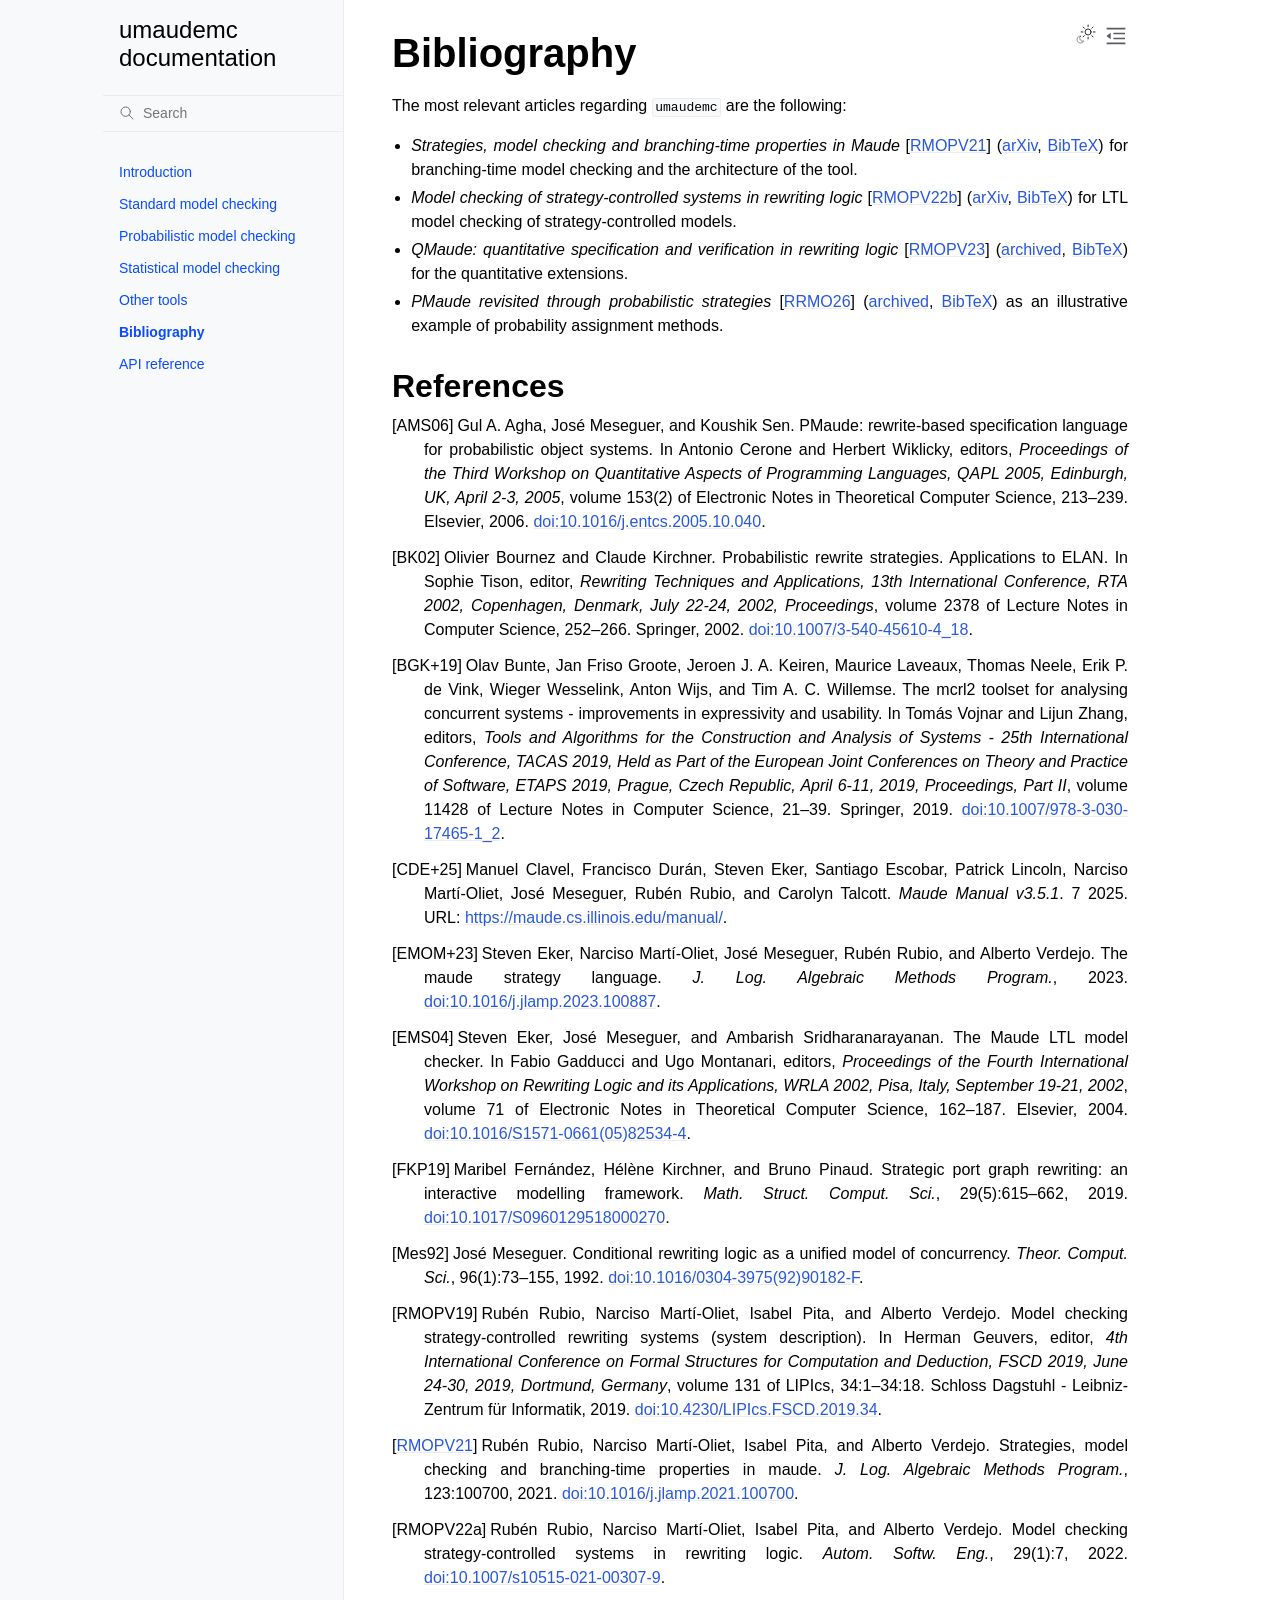
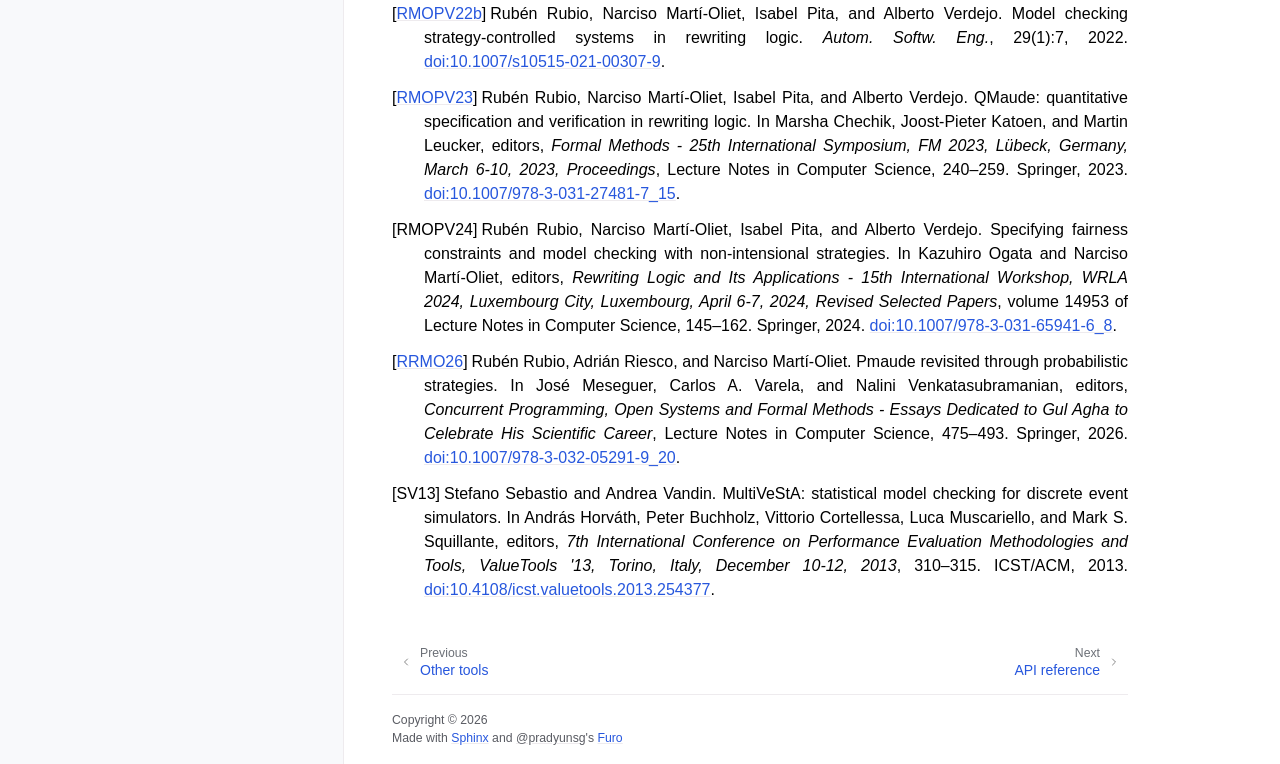
==== biblio/index.html @ c2cba630 "Documentation" ====
<!doctype html>
<html class="no-js" lang="en" data-content_root="../">
  <head><meta charset="utf-8">
    <meta name="viewport" content="width=device-width,initial-scale=1">
    <meta name="color-scheme" content="light dark"><meta name="viewport" content="width=device-width, initial-scale=1" />
<link rel="index" title="Index" href="../genindex/"><link rel="search" title="Search" href="../search/"><link rel="next" title="API reference" href="../apiref/"><link rel="prev" title="Other tools" href="../graph/">

    <!-- Generated with Sphinx 9.1.0 and Furo 2025.12.19 -->
        <title>Bibliography - umaudemc documentation</title>
      <link rel="stylesheet" type="text/css" href="../_static/pygments.css?v=d111a655" />
    <link rel="stylesheet" type="text/css" href="../_static/styles/furo.css?v=7bdb33bb" />
    <link rel="stylesheet" type="text/css" href="../_static/erbsland-ansi/ansi.css" />
    <link rel="stylesheet" type="text/css" href="../_static/sphinx-design.min.css?v=95c83b7e" />
    <link rel="stylesheet" type="text/css" href="../_static/styles/furo-extensions.css?v=8dab3a3b" />
    <link rel="stylesheet" type="text/css" href="../_static/custom.css?v=ac49f9e9" />
    
    


<style>
  body {
    --color-code-background: #f2f2f2;
  --color-code-foreground: #1e1e1e;
  
  }
  @media not print {
    body[data-theme="dark"] {
      --color-code-background: #202020;
  --color-code-foreground: #d0d0d0;
  
    }
    @media (prefers-color-scheme: dark) {
      body:not([data-theme="light"]) {
        --color-code-background: #202020;
  --color-code-foreground: #d0d0d0;
  
      }
    }
  }
</style></head>
  <body>
    
    <script>
      document.body.dataset.theme = localStorage.getItem("theme") || "auto";
    </script>
    

<svg xmlns="http://www.w3.org/2000/svg" style="display: none;">
  <symbol id="svg-toc" viewBox="0 0 24 24">
    <title>Contents</title>
    <svg stroke="currentColor" fill="currentColor" stroke-width="0" viewBox="0 0 1024 1024">
      <path d="M408 442h480c4.4 0 8-3.6 8-8v-56c0-4.4-3.6-8-8-8H408c-4.4 0-8 3.6-8 8v56c0 4.4 3.6 8 8 8zm-8 204c0 4.4 3.6 8 8 8h480c4.4 0 8-3.6 8-8v-56c0-4.4-3.6-8-8-8H408c-4.4 0-8 3.6-8 8v56zm504-486H120c-4.4 0-8 3.6-8 8v56c0 4.4 3.6 8 8 8h784c4.4 0 8-3.6 8-8v-56c0-4.4-3.6-8-8-8zm0 632H120c-4.4 0-8 3.6-8 8v56c0 4.4 3.6 8 8 8h784c4.4 0 8-3.6 8-8v-56c0-4.4-3.6-8-8-8zM115.4 518.9L271.7 642c5.8 4.6 14.4.5 14.4-6.9V388.9c0-7.4-8.5-11.5-14.4-6.9L115.4 505.1a8.74 8.74 0 0 0 0 13.8z"/>
    </svg>
  </symbol>
  <symbol id="svg-menu" viewBox="0 0 24 24">
    <title>Menu</title>
    <svg xmlns="http://www.w3.org/2000/svg" viewBox="0 0 24 24" fill="none" stroke="currentColor"
      stroke-width="2" stroke-linecap="round" stroke-linejoin="round" class="feather-menu">
      <line x1="3" y1="12" x2="21" y2="12"></line>
      <line x1="3" y1="6" x2="21" y2="6"></line>
      <line x1="3" y1="18" x2="21" y2="18"></line>
    </svg>
  </symbol>
  <symbol id="svg-arrow-right" viewBox="0 0 24 24">
    <title>Expand</title>
    <svg xmlns="http://www.w3.org/2000/svg" viewBox="0 0 24 24" fill="none" stroke="currentColor"
      stroke-width="2" stroke-linecap="round" stroke-linejoin="round" class="feather-chevron-right">
      <polyline points="9 18 15 12 9 6"></polyline>
    </svg>
  </symbol>
  <symbol id="svg-sun" viewBox="0 0 24 24">
    <title>Light mode</title>
    <svg xmlns="http://www.w3.org/2000/svg" viewBox="0 0 24 24" fill="none" stroke="currentColor"
      stroke-width="1" stroke-linecap="round" stroke-linejoin="round" class="feather-sun">
      <circle cx="12" cy="12" r="5"></circle>
      <line x1="12" y1="1" x2="12" y2="3"></line>
      <line x1="12" y1="21" x2="12" y2="23"></line>
      <line x1="4.22" y1="4.22" x2="5.64" y2="5.64"></line>
      <line x1="18.36" y1="18.36" x2="19.78" y2="19.78"></line>
      <line x1="1" y1="12" x2="3" y2="12"></line>
      <line x1="21" y1="12" x2="23" y2="12"></line>
      <line x1="4.22" y1="19.78" x2="5.64" y2="18.36"></line>
      <line x1="18.36" y1="5.64" x2="19.78" y2="4.22"></line>
    </svg>
  </symbol>
  <symbol id="svg-moon" viewBox="0 0 24 24">
    <title>Dark mode</title>
    <svg xmlns="http://www.w3.org/2000/svg" viewBox="0 0 24 24" fill="none" stroke="currentColor"
      stroke-width="1" stroke-linecap="round" stroke-linejoin="round" class="icon-tabler-moon">
      <path stroke="none" d="M0 0h24v24H0z" fill="none" />
      <path d="M12 3c.132 0 .263 0 .393 0a7.5 7.5 0 0 0 7.92 12.446a9 9 0 1 1 -8.313 -12.454z" />
    </svg>
  </symbol>
  <symbol id="svg-sun-with-moon" viewBox="0 0 24 24">
    <title>Auto light/dark, in light mode</title>
    <svg xmlns="http://www.w3.org/2000/svg" viewBox="0 0 24 24" fill="none" stroke="currentColor"
      stroke-width="1" stroke-linecap="round" stroke-linejoin="round"
      class="icon-custom-derived-from-feather-sun-and-tabler-moon">
      <path style="opacity: 50%" d="M 5.411 14.504 C 5.471 14.504 5.532 14.504 5.591 14.504 C 3.639 16.319 4.383 19.569 6.931 20.352 C 7.693 20.586 8.512 20.551 9.25 20.252 C 8.023 23.207 4.056 23.725 2.11 21.184 C 0.166 18.642 1.702 14.949 4.874 14.536 C 5.051 14.512 5.231 14.5 5.411 14.5 L 5.411 14.504 Z"/>
      <line x1="14.5" y1="3.25" x2="14.5" y2="1.25"/>
      <line x1="14.5" y1="15.85" x2="14.5" y2="17.85"/>
      <line x1="10.044" y1="5.094" x2="8.63" y2="3.68"/>
      <line x1="19" y1="14.05" x2="20.414" y2="15.464"/>
      <line x1="8.2" y1="9.55" x2="6.2" y2="9.55"/>
      <line x1="20.8" y1="9.55" x2="22.8" y2="9.55"/>
      <line x1="10.044" y1="14.006" x2="8.63" y2="15.42"/>
      <line x1="19" y1="5.05" x2="20.414" y2="3.636"/>
      <circle cx="14.5" cy="9.55" r="3.6"/>
    </svg>
  </symbol>
  <symbol id="svg-moon-with-sun" viewBox="0 0 24 24">
    <title>Auto light/dark, in dark mode</title>
    <svg xmlns="http://www.w3.org/2000/svg" viewBox="0 0 24 24" fill="none" stroke="currentColor"
      stroke-width="1" stroke-linecap="round" stroke-linejoin="round"
      class="icon-custom-derived-from-feather-sun-and-tabler-moon">
      <path d="M 8.282 7.007 C 8.385 7.007 8.494 7.007 8.595 7.007 C 5.18 10.184 6.481 15.869 10.942 17.24 C 12.275 17.648 13.706 17.589 15 17.066 C 12.851 22.236 5.91 23.143 2.505 18.696 C -0.897 14.249 1.791 7.786 7.342 7.063 C 7.652 7.021 7.965 7 8.282 7 L 8.282 7.007 Z"/>
      <line style="opacity: 50%" x1="18" y1="3.705" x2="18" y2="2.5"/>
      <line style="opacity: 50%" x1="18" y1="11.295" x2="18" y2="12.5"/>
      <line style="opacity: 50%" x1="15.316" y1="4.816" x2="14.464" y2="3.964"/>
      <line style="opacity: 50%" x1="20.711" y1="10.212" x2="21.563" y2="11.063"/>
      <line style="opacity: 50%" x1="14.205" y1="7.5" x2="13.001" y2="7.5"/>
      <line style="opacity: 50%" x1="21.795" y1="7.5" x2="23" y2="7.5"/>
      <line style="opacity: 50%" x1="15.316" y1="10.184" x2="14.464" y2="11.036"/>
      <line style="opacity: 50%" x1="20.711" y1="4.789" x2="21.563" y2="3.937"/>
      <circle style="opacity: 50%" cx="18" cy="7.5" r="2.169"/>
    </svg>
  </symbol>
  <symbol id="svg-pencil" viewBox="0 0 24 24">
    <svg xmlns="http://www.w3.org/2000/svg" viewBox="0 0 24 24" fill="none" stroke="currentColor"
      stroke-width="1" stroke-linecap="round" stroke-linejoin="round" class="icon-tabler-pencil-code">
      <path d="M4 20h4l10.5 -10.5a2.828 2.828 0 1 0 -4 -4l-10.5 10.5v4" />
      <path d="M13.5 6.5l4 4" />
      <path d="M20 21l2 -2l-2 -2" />
      <path d="M17 17l-2 2l2 2" />
    </svg>
  </symbol>
  <symbol id="svg-eye" viewBox="0 0 24 24">
    <svg xmlns="http://www.w3.org/2000/svg" viewBox="0 0 24 24" fill="none" stroke="currentColor"
      stroke-width="1" stroke-linecap="round" stroke-linejoin="round" class="icon-tabler-eye-code">
      <path stroke="none" d="M0 0h24v24H0z" fill="none" />
      <path d="M10 12a2 2 0 1 0 4 0a2 2 0 0 0 -4 0" />
      <path
        d="M11.11 17.958c-3.209 -.307 -5.91 -2.293 -8.11 -5.958c2.4 -4 5.4 -6 9 -6c3.6 0 6.6 2 9 6c-.21 .352 -.427 .688 -.647 1.008" />
      <path d="M20 21l2 -2l-2 -2" />
      <path d="M17 17l-2 2l2 2" />
    </svg>
  </symbol>
</svg>

<input type="checkbox" class="sidebar-toggle" name="__navigation" id="__navigation" aria-label="Toggle site navigation sidebar">
<input type="checkbox" class="sidebar-toggle" name="__toc" id="__toc" aria-label="Toggle table of contents sidebar">
<label class="overlay sidebar-overlay" for="__navigation"></label>
<label class="overlay toc-overlay" for="__toc"></label>

<a class="skip-to-content muted-link" href="#furo-main-content">Skip to content</a>



<div class="page">
  <header class="mobile-header">
    <div class="header-left">
      <label class="nav-overlay-icon" for="__navigation">
        <span class="icon"><svg><use href="#svg-menu"></use></svg></span>
      </label>
    </div>
    <div class="header-center">
      <a href="../"><div class="brand">umaudemc  documentation</div></a>
    </div>
    <div class="header-right">
      <div class="theme-toggle-container theme-toggle-header">
        <button class="theme-toggle" aria-label="Toggle Light / Dark / Auto color theme">
          <svg class="theme-icon-when-auto-light"><use href="#svg-sun-with-moon"></use></svg>
          <svg class="theme-icon-when-auto-dark"><use href="#svg-moon-with-sun"></use></svg>
          <svg class="theme-icon-when-dark"><use href="#svg-moon"></use></svg>
          <svg class="theme-icon-when-light"><use href="#svg-sun"></use></svg>
        </button>
      </div>
      <label class="toc-overlay-icon toc-header-icon" for="__toc">
        <span class="icon"><svg><use href="#svg-toc"></use></svg></span>
      </label>
    </div>
  </header>
  <aside class="sidebar-drawer">
    <div class="sidebar-container">
      
      <div class="sidebar-sticky"><a class="sidebar-brand" href="../">
  
  <span class="sidebar-brand-text">umaudemc  documentation</span>
  
</a><form class="sidebar-search-container" method="get" action="../search/" role="search">
  <input class="sidebar-search" placeholder="Search" name="q" aria-label="Search">
  <input type="hidden" name="check_keywords" value="yes">
  <input type="hidden" name="area" value="default">
</form>
<div id="searchbox"></div><div class="sidebar-scroll"><div class="sidebar-tree">
  <ul class="current">
<li class="toctree-l1"><a class="reference internal" href="../intro/">Introduction</a></li>
<li class="toctree-l1"><a class="reference internal" href="../check/">Standard model checking</a></li>
<li class="toctree-l1"><a class="reference internal" href="../pcheck/">Probabilistic model checking</a></li>
<li class="toctree-l1"><a class="reference internal" href="../scheck/">Statistical model checking</a></li>
<li class="toctree-l1"><a class="reference internal" href="../graph/">Other tools</a></li>
<li class="toctree-l1 current current-page"><a class="current reference internal" href="#">Bibliography</a></li>
<li class="toctree-l1"><a class="reference internal" href="../apiref/">API reference</a></li>
</ul>

</div>
</div>

      </div>
      
    </div>
  </aside>
  <div class="main">
    <div class="content">
      <div class="article-container">
        <a href="#" class="back-to-top muted-link">
          <svg xmlns="http://www.w3.org/2000/svg" viewBox="0 0 24 24">
            <path d="M13 20h-2V8l-5.5 5.5-1.42-1.42L12 4.16l7.92 7.92-1.42 1.42L13 8v12z"></path>
          </svg>
          <span>Back to top</span>
        </a>
        <div class="content-icon-container">
          

<div class="theme-toggle-container theme-toggle-content">
            <button class="theme-toggle" aria-label="Toggle Light / Dark / Auto color theme">
              <svg class="theme-icon-when-auto-light"><use href="#svg-sun-with-moon"></use></svg>
              <svg class="theme-icon-when-auto-dark"><use href="#svg-moon-with-sun"></use></svg>
              <svg class="theme-icon-when-dark"><use href="#svg-moon"></use></svg>
              <svg class="theme-icon-when-light"><use href="#svg-sun"></use></svg>
            </button>
          </div>
          <label class="toc-overlay-icon toc-content-icon" for="__toc">
            <span class="icon"><svg><use href="#svg-toc"></use></svg></span>
          </label>
        </div>
        <article role="main" id="furo-main-content">
          <section class="tex2jax_ignore mathjax_ignore" id="bibliography">
<h1>Bibliography<a class="headerlink" href="#bibliography" title="Link to this heading">¶</a></h1>
<p>The most relevant articles regarding <code class="docutils literal notranslate"><span class="pre">umaudemc</span></code> are the following:</p>
<ul class="simple">
<li><p><em>Strategies, model checking and branching-time properties in Maude</em> <span id="id1">[<a class="reference internal" href="#id7" title="Rubén Rubio, Narciso Martí-Oliet, Isabel Pita, and Alberto Verdejo. Strategies, model checking and branching-time properties in maude. J. Log. Algebraic Methods Program., 123:100700, 2021. doi:10.1016/j.jlamp.2021.100700.">RMOPV21</a>]</span> (<a class="reference external" href="https://doi.org/10.48550/arXiv.2401.07680">arXiv</a>, <a class="reference external" href="https://dblp.org/rec/journals/jlap/RubioMPV21.html?view=bibtex">BibTeX</a>) for branching-time model checking and the architecture of the tool.</p></li>
<li><p><em>Model checking of strategy-controlled systems in rewriting logic</em> <span id="id2">[<a class="reference internal" href="#id6" title="Rubén Rubio, Narciso Martí-Oliet, Isabel Pita, and Alberto Verdejo. Model checking strategy-controlled systems in rewriting logic. Autom. Softw. Eng., 29(1):7, 2022. doi:10.1007/s10515-021-00307-9.">RMOPV22b</a>]</span> (<a class="reference external" href="https://doi.org/10.48550/arXiv.2401.07680">arXiv</a>, <a class="reference external" href="https://dblp.org/rec/journals/ase/RubioMPV22.html?view=bibtex">BibTeX</a>) for LTL model checking of strategy-controlled models.</p></li>
<li><p><em>QMaude: quantitative specification and verification in rewriting logic</em> <span id="id3">[<a class="reference internal" href="#id22" title="Rubén Rubio, Narciso Martí-Oliet, Isabel Pita, and Alberto Verdejo. QMaude: quantitative specification and verification in rewriting logic. In Marsha Chechik, Joost-Pieter Katoen, and Martin Leucker, editors, Formal Methods - 25th International Symposium, FM 2023, Lübeck, Germany, March 6-10, 2023, Proceedings, Lecture Notes in Computer Science, 240–259. Springer, 2023. doi:10.1007/978-3-031-27481-7_15.">RMOPV23</a>]</span> (<a class="reference external" href="https://hdl.handle.net/20.500.14352/101033">archived</a>, <a class="reference external" href="https://dblp.org/rec/conf/fm/RubioMPV23.html?view=bibtex">BibTeX</a>) for the quantitative extensions.</p></li>
<li><p><em>PMaude revisited through probabilistic strategies</em> <span id="id4">[<a class="reference internal" href="#id23" title="Rubén Rubio, Adrián Riesco, and Narciso Martí-Oliet. Pmaude revisited through probabilistic strategies. In José Meseguer, Carlos A. Varela, and Nalini Venkatasubramanian, editors, Concurrent Programming, Open Systems and Formal Methods - Essays Dedicated to Gul Agha to Celebrate His Scientific Career, Lecture Notes in Computer Science, 475–493. Springer, 2026. doi:10.1007/978-3-032-05291-9_20.">RRMO26</a>]</span> (<a class="reference external" href="https://hdl.handle.net/20.500.14352/132923">archived</a>, <a class="reference external" href="https://dblp.org/rec/conf/birthday/Rubio0M26.html?view=bibtex">BibTeX</a>) as an illustrative example of probability assignment methods.</p></li>
</ul>
<section id="references">
<h2>References<a class="headerlink" href="#references" title="Link to this heading">¶</a></h2>
<div class="docutils container" id="id5">
<div role="list" class="citation-list">
<div class="citation" id="id19" role="doc-biblioentry">
<span class="label"><span class="fn-bracket">[</span>AMS06<span class="fn-bracket">]</span></span>
<p>Gul A. Agha, José Meseguer, and Koushik Sen. PMaude: rewrite-based specification language for probabilistic object systems. In Antonio Cerone and Herbert Wiklicky, editors, <em>Proceedings of the Third Workshop on Quantitative Aspects of Programming Languages, QAPL 2005, Edinburgh, UK, April 2-3, 2005</em>, volume 153(2) of Electronic Notes in Theoretical Computer Science, 213–239. Elsevier, 2006. <a class="reference external" href="https://doi.org/10.1016/j.entcs.2005.10.040">doi:10.1016/j.entcs.2005.10.040</a>.</p>
</div>
<div class="citation" id="id25" role="doc-biblioentry">
<span class="label"><span class="fn-bracket">[</span>BK02<span class="fn-bracket">]</span></span>
<p>Olivier Bournez and Claude Kirchner. Probabilistic rewrite strategies. Applications to ELAN. In Sophie Tison, editor, <em>Rewriting Techniques and Applications, 13th International Conference, RTA 2002, Copenhagen, Denmark, July 22-24, 2002, Proceedings</em>, volume 2378 of Lecture Notes in Computer Science, 252–266. Springer, 2002. <a class="reference external" href="https://doi.org/10.1007/3-540-45610-4_18">doi:10.1007/3-540-45610-4_18</a>.</p>
</div>
<div class="citation" id="id16" role="doc-biblioentry">
<span class="label"><span class="fn-bracket">[</span>BGK+19<span class="fn-bracket">]</span></span>
<p>Olav Bunte, Jan Friso Groote, Jeroen J. A. Keiren, Maurice Laveaux, Thomas Neele, Erik P. de Vink, Wieger Wesselink, Anton Wijs, and Tim A. C. Willemse. The mcrl2 toolset for analysing concurrent systems - improvements in expressivity and usability. In Tomás Vojnar and Lijun Zhang, editors, <em>Tools and Algorithms for the Construction and Analysis of Systems - 25th International Conference, TACAS 2019, Held as Part of the European Joint Conferences on Theory and Practice of Software, ETAPS 2019, Prague, Czech Republic, April 6-11, 2019, Proceedings, Part II</em>, volume 11428 of Lecture Notes in Computer Science, 21–39. Springer, 2019. <a class="reference external" href="https://doi.org/10.1007/978-3-030-17465-1_2">doi:10.1007/978-3-030-17465-1_2</a>.</p>
</div>
<div class="citation" id="id9" role="doc-biblioentry">
<span class="label"><span class="fn-bracket">[</span>CDE+25<span class="fn-bracket">]</span></span>
<p>Manuel Clavel, Francisco Durán, Steven Eker, Santiago Escobar, Patrick Lincoln, Narciso Martí-Oliet, José Meseguer, Rubén Rubio, and Carolyn Talcott. <em>Maude Manual v3.5.1</em>. 7 2025. URL: <a class="reference external" href="https://maude.cs.illinois.edu/manual/">https://maude.cs.illinois.edu/manual/</a>.</p>
</div>
<div class="citation" id="id21" role="doc-biblioentry">
<span class="label"><span class="fn-bracket">[</span>EMOM+23<span class="fn-bracket">]</span></span>
<p>Steven Eker, Narciso Martí-Oliet, José Meseguer, Rubén Rubio, and Alberto Verdejo. The maude strategy language. <em>J. Log. Algebraic Methods Program.</em>, 2023. <a class="reference external" href="https://doi.org/10.1016/j.jlamp.2023.100887">doi:10.1016/j.jlamp.2023.100887</a>.</p>
</div>
<div class="citation" id="id11" role="doc-biblioentry">
<span class="label"><span class="fn-bracket">[</span>EMS04<span class="fn-bracket">]</span></span>
<p>Steven Eker, José Meseguer, and Ambarish Sridharanarayanan. The Maude LTL model checker. In Fabio Gadducci and Ugo Montanari, editors, <em>Proceedings of the Fourth International Workshop on Rewriting Logic and its Applications, WRLA 2002, Pisa, Italy, September 19-21, 2002</em>, volume 71 of Electronic Notes in Theoretical Computer Science, 162–187. Elsevier, 2004. <a class="reference external" href="https://doi.org/10.1016/S1571-0661(05)82534-4">doi:10.1016/S1571-0661(05)82534-4</a>.</p>
</div>
<div class="citation" id="id24" role="doc-biblioentry">
<span class="label"><span class="fn-bracket">[</span>FKP19<span class="fn-bracket">]</span></span>
<p>Maribel Fernández, Hélène Kirchner, and Bruno Pinaud. Strategic port graph rewriting: an interactive modelling framework. <em>Math. Struct. Comput. Sci.</em>, 29(5):615–662, 2019. <a class="reference external" href="https://doi.org/10.1017/S0960129518000270">doi:10.1017/S0960129518000270</a>.</p>
</div>
<div class="citation" id="id10" role="doc-biblioentry">
<span class="label"><span class="fn-bracket">[</span>Mes92<span class="fn-bracket">]</span></span>
<p>José Meseguer. Conditional rewriting logic as a unified model of concurrency. <em>Theor. Comput. Sci.</em>, 96(1):73–155, 1992. <a class="reference external" href="https://doi.org/10.1016/0304-3975(92)90182-F">doi:10.1016/0304-3975(92)90182-F</a>.</p>
</div>
<div class="citation" id="id12" role="doc-biblioentry">
<span class="label"><span class="fn-bracket">[</span>RMOPV19<span class="fn-bracket">]</span></span>
<p>Rubén Rubio, Narciso Martí-Oliet, Isabel Pita, and Alberto Verdejo. Model checking strategy-controlled rewriting systems (system description). In Herman Geuvers, editor, <em>4th International Conference on Formal Structures for Computation and Deduction, FSCD 2019, June 24-30, 2019, Dortmund, Germany</em>, volume 131 of LIPIcs, 34:1–34:18. Schloss Dagstuhl - Leibniz-Zentrum für Informatik, 2019. <a class="reference external" href="https://doi.org/10.4230/LIPIcs.FSCD.2019.34">doi:10.4230/LIPIcs.FSCD.2019.34</a>.</p>
</div>
<div class="citation" id="id7" role="doc-biblioentry">
<span class="label"><span class="fn-bracket">[</span><a role="doc-backlink" href="#id1">RMOPV21</a><span class="fn-bracket">]</span></span>
<p>Rubén Rubio, Narciso Martí-Oliet, Isabel Pita, and Alberto Verdejo. Strategies, model checking and branching-time properties in maude. <em>J. Log. Algebraic Methods Program.</em>, 123:100700, 2021. <a class="reference external" href="https://doi.org/10.1016/j.jlamp.2021.100700">doi:10.1016/j.jlamp.2021.100700</a>.</p>
</div>
<div class="citation" id="id13" role="doc-biblioentry">
<span class="label"><span class="fn-bracket">[</span>RMOPV22a<span class="fn-bracket">]</span></span>
<p>Rubén Rubio, Narciso Martí-Oliet, Isabel Pita, and Alberto Verdejo. Model checking strategy-controlled systems in rewriting logic. <em>Autom. Softw. Eng.</em>, 29(1):7, 2022. <a class="reference external" href="https://doi.org/10.1007/s10515-021-00307-9">doi:10.1007/s10515-021-00307-9</a>.</p>
</div>
<div class="citation" id="id6" role="doc-biblioentry">
<span class="label"><span class="fn-bracket">[</span><a role="doc-backlink" href="#id2">RMOPV22b</a><span class="fn-bracket">]</span></span>
<p>Rubén Rubio, Narciso Martí-Oliet, Isabel Pita, and Alberto Verdejo. Model checking strategy-controlled systems in rewriting logic. <em>Autom. Softw. Eng.</em>, 29(1):7, 2022. <a class="reference external" href="https://doi.org/10.1007/s10515-021-00307-9">doi:10.1007/s10515-021-00307-9</a>.</p>
</div>
<div class="citation" id="id22" role="doc-biblioentry">
<span class="label"><span class="fn-bracket">[</span><a role="doc-backlink" href="#id3">RMOPV23</a><span class="fn-bracket">]</span></span>
<p>Rubén Rubio, Narciso Martí-Oliet, Isabel Pita, and Alberto Verdejo. QMaude: quantitative specification and verification in rewriting logic. In Marsha Chechik, Joost-Pieter Katoen, and Martin Leucker, editors, <em>Formal Methods - 25th International Symposium, FM 2023, Lübeck, Germany, March 6-10, 2023, Proceedings</em>, Lecture Notes in Computer Science, 240–259. Springer, 2023. <a class="reference external" href="https://doi.org/10.1007/978-3-031-27481-7_15">doi:10.1007/978-3-031-27481-7_15</a>.</p>
</div>
<div class="citation" id="id26" role="doc-biblioentry">
<span class="label"><span class="fn-bracket">[</span>RMOPV24<span class="fn-bracket">]</span></span>
<p>Rubén Rubio, Narciso Martí-Oliet, Isabel Pita, and Alberto Verdejo. Specifying fairness constraints and model checking with non-intensional strategies. In Kazuhiro Ogata and Narciso Martí-Oliet, editors, <em>Rewriting Logic and Its Applications - 15th International Workshop, WRLA 2024, Luxembourg City, Luxembourg, April 6-7, 2024, Revised Selected Papers</em>, volume 14953 of Lecture Notes in Computer Science, 145–162. Springer, 2024. <a class="reference external" href="https://doi.org/10.1007/978-3-031-65941-6_8">doi:10.1007/978-3-031-65941-6_8</a>.</p>
</div>
<div class="citation" id="id23" role="doc-biblioentry">
<span class="label"><span class="fn-bracket">[</span><a role="doc-backlink" href="#id4">RRMO26</a><span class="fn-bracket">]</span></span>
<p>Rubén Rubio, Adrián Riesco, and Narciso Martí-Oliet. Pmaude revisited through probabilistic strategies. In José Meseguer, Carlos A. Varela, and Nalini Venkatasubramanian, editors, <em>Concurrent Programming, Open Systems and Formal Methods - Essays Dedicated to Gul Agha to Celebrate His Scientific Career</em>, Lecture Notes in Computer Science, 475–493. Springer, 2026. <a class="reference external" href="https://doi.org/10.1007/978-3-032-05291-9_20">doi:10.1007/978-3-032-05291-9_20</a>.</p>
</div>
<div class="citation" id="id20" role="doc-biblioentry">
<span class="label"><span class="fn-bracket">[</span>SV13<span class="fn-bracket">]</span></span>
<p>Stefano Sebastio and Andrea Vandin. MultiVeStA: statistical model checking for discrete event simulators. In András Horváth, Peter Buchholz, Vittorio Cortellessa, Luca Muscariello, and Mark S. Squillante, editors, <em>7th International Conference on Performance Evaluation Methodologies and Tools, ValueTools '13, Torino, Italy, December 10-12, 2013</em>, 310–315. ICST/ACM, 2013. <a class="reference external" href="https://doi.org/10.4108/icst.valuetools.2013.254377">doi:10.4108/icst.valuetools.2013.254377</a>.</p>
</div>
</div>
</div>
</section>
</section>

        </article>
      </div>
      <footer>
        
        <div class="related-pages">
          <a class="next-page" href="../apiref/">
              <div class="page-info">
                <div class="context">
                  <span>Next</span>
                </div>
                <div class="title">API reference</div>
              </div>
              <svg class="furo-related-icon"><use href="#svg-arrow-right"></use></svg>
            </a>
          <a class="prev-page" href="../graph/">
              <svg class="furo-related-icon"><use href="#svg-arrow-right"></use></svg>
              <div class="page-info">
                <div class="context">
                  <span>Previous</span>
                </div>
                
                <div class="title">Other tools</div>
                
              </div>
            </a>
        </div>
        <div class="bottom-of-page">
          <div class="left-details">
            <div class="copyright">
                Copyright &#169; 2026
            </div>
            Made with <a href="https://www.sphinx-doc.org/">Sphinx</a> and <a class="muted-link" href="https://pradyunsg.me">@pradyunsg</a>'s
            
            <a href="https://github.com/pradyunsg/furo">Furo</a>
            
          </div>
          <div class="right-details">
            
          </div>
        </div>
        
      </footer>
    </div>
    <aside class="toc-drawer">
      
      
      <div class="toc-sticky toc-scroll">
        <div class="toc-title-container">
          <span class="toc-title">
            On this page
          </span>
        </div>
        <div class="toc-tree-container">
          <div class="toc-tree">
            <ul>
<li><a class="reference internal" href="#">Bibliography</a><ul>
<li><a class="reference internal" href="#references">References</a></li>
</ul>
</li>
</ul>

          </div>
        </div>
      </div>
      
      
    </aside>
  </div>
</div><script src="../_static/documentation_options.js?v=187304be"></script>
    <script src="../_static/doctools.js?v=fd6eb6e6"></script>
    <script src="../_static/sphinx_highlight.js?v=6ffebe34"></script>
    <script src="../_static/scripts/furo.js?v=46bd48cc"></script>
    <script src="../_static/design-tabs.js?v=f930bc37"></script>
    </body>
</html>
---- _static/pygments.css ----
.highlight pre { line-height: 125%; }
.highlight td.linenos .normal { color: inherit; background-color: transparent; padding-left: 5px; padding-right: 5px; }
.highlight span.linenos { color: inherit; background-color: transparent; padding-left: 5px; padding-right: 5px; }
.highlight td.linenos .special { color: #000000; background-color: #ffffc0; padding-left: 5px; padding-right: 5px; }
.highlight span.linenos.special { color: #000000; background-color: #ffffc0; padding-left: 5px; padding-right: 5px; }
.highlight .hll { background-color: #fdf2e2 }
.highlight { background: #f2f2f2; color: #1E1E1E }
.highlight .c { color: #515151 } /* Comment */
.highlight .err { color: #D71835 } /* Error */
.highlight .k { color: #8045E5 } /* Keyword */
.highlight .l { color: #7F4707 } /* Literal */
.highlight .n { color: #1E1E1E } /* Name */
.highlight .o { color: #163 } /* Operator */
.highlight .p { color: #1E1E1E } /* Punctuation */
.highlight .ch { color: #515151 } /* Comment.Hashbang */
.highlight .cm { color: #515151 } /* Comment.Multiline */
.highlight .cp { color: #515151 } /* Comment.Preproc */
.highlight .cpf { color: #515151 } /* Comment.PreprocFile */
.highlight .c1 { color: #515151 } /* Comment.Single */
.highlight .cs { color: #515151 } /* Comment.Special */
.highlight .gd { color: #00749C } /* Generic.Deleted */
.highlight .ge { font-style: italic } /* Generic.Emph */
.highlight .gh { color: #00749C } /* Generic.Heading */
.highlight .gs { font-weight: bold } /* Generic.Strong */
.highlight .gu { color: #00749C } /* Generic.Subheading */
.highlight .kc { color: #8045E5 } /* Keyword.Constant */
.highlight .kd { color: #8045E5 } /* Keyword.Declaration */
.highlight .kn { color: #8045E5 } /* Keyword.Namespace */
.highlight .kp { color: #8045E5 } /* Keyword.Pseudo */
.highlight .kr { color: #8045E5 } /* Keyword.Reserved */
.highlight .kt { color: #7F4707 } /* Keyword.Type */
.highlight .ld { color: #7F4707 } /* Literal.Date */
.highlight .m { color: #7F4707 } /* Literal.Number */
.highlight .s { color: #163 } /* Literal.String */
.highlight .na { color: #7F4707 } /* Name.Attribute */
.highlight .nb { color: #7F4707 } /* Name.Builtin */
.highlight .nc { color: #00749C } /* Name.Class */
.highlight .no { color: #00749C } /* Name.Constant */
.highlight .nd { color: #7F4707 } /* Name.Decorator */
.highlight .ni { color: #163 } /* Name.Entity */
.highlight .ne { color: #8045E5 } /* Name.Exception */
.highlight .nf { color: #00749C } /* Name.Function */
.highlight .nl { color: #7F4707 } /* Name.Label */
.highlight .nn { color: #1E1E1E } /* Name.Namespace */
.highlight .nx { color: #1E1E1E } /* Name.Other */
.highlight .py { color: #00749C } /* Name.Property */
.highlight .nt { color: #00749C } /* Name.Tag */
.highlight .nv { color: #D71835 } /* Name.Variable */
.highlight .ow { color: #8045E5 } /* Operator.Word */
.highlight .pm { color: #1E1E1E } /* Punctuation.Marker */
.highlight .w { color: #1E1E1E } /* Text.Whitespace */
.highlight .mb { color: #7F4707 } /* Literal.Number.Bin */
.highlight .mf { color: #7F4707 } /* Literal.Number.Float */
.highlight .mh { color: #7F4707 } /* Literal.Number.Hex */
.highlight .mi { color: #7F4707 } /* Literal.Number.Integer */
.highlight .mo { color: #7F4707 } /* Literal.Number.Oct */
.highlight .sa { color: #163 } /* Literal.String.Affix */
.highlight .sb { color: #163 } /* Literal.String.Backtick */
.highlight .sc { color: #163 } /* Literal.String.Char */
.highlight .dl { color: #163 } /* Literal.String.Delimiter */
.highlight .sd { color: #163 } /* Literal.String.Doc */
.highlight .s2 { color: #163 } /* Literal.String.Double */
.highlight .se { color: #163 } /* Literal.String.Escape */
.highlight .sh { color: #163 } /* Literal.String.Heredoc */
.highlight .si { color: #163 } /* Literal.String.Interpol */
.highlight .sx { color: #163 } /* Literal.String.Other */
.highlight .sr { color: #D71835 } /* Literal.String.Regex */
.highlight .s1 { color: #163 } /* Literal.String.Single */
.highlight .ss { color: #00749C } /* Literal.String.Symbol */
.highlight .bp { color: #7F4707 } /* Name.Builtin.Pseudo */
.highlight .fm { color: #00749C } /* Name.Function.Magic */
.highlight .vc { color: #D71835 } /* Name.Variable.Class */
.highlight .vg { color: #D71835 } /* Name.Variable.Global */
.highlight .vi { color: #D71835 } /* Name.Variable.Instance */
.highlight .vm { color: #7F4707 } /* Name.Variable.Magic */
.highlight .il { color: #7F4707 } /* Literal.Number.Integer.Long */
@media not print {
body[data-theme="dark"] .highlight pre { line-height: 125%; }
body[data-theme="dark"] .highlight td.linenos .normal { color: #aaaaaa; background-color: transparent; padding-left: 5px; padding-right: 5px; }
body[data-theme="dark"] .highlight span.linenos { color: #aaaaaa; background-color: transparent; padding-left: 5px; padding-right: 5px; }
body[data-theme="dark"] .highlight td.linenos .special { color: #000000; background-color: #ffffc0; padding-left: 5px; padding-right: 5px; }
body[data-theme="dark"] .highlight span.linenos.special { color: #000000; background-color: #ffffc0; padding-left: 5px; padding-right: 5px; }
body[data-theme="dark"] .highlight .hll { background-color: #404040 }
body[data-theme="dark"] .highlight { background: #202020; color: #D0D0D0 }
body[data-theme="dark"] .highlight .c { color: #ABABAB; font-style: italic } /* Comment */
body[data-theme="dark"] .highlight .err { color: #A61717; background-color: #E3D2D2 } /* Error */
body[data-theme="dark"] .highlight .esc { color: #D0D0D0 } /* Escape */
body[data-theme="dark"] .highlight .g { color: #D0D0D0 } /* Generic */
body[data-theme="dark"] .highlight .k { color: #6EBF26; font-weight: bold } /* Keyword */
body[data-theme="dark"] .highlight .l { color: #D0D0D0 } /* Literal */
body[data-theme="dark"] .highlight .n { color: #D0D0D0 } /* Name */
body[data-theme="dark"] .highlight .o { color: #D0D0D0 } /* Operator */
body[data-theme="dark"] .highlight .x { color: #D0D0D0 } /* Other */
body[data-theme="dark"] .highlight .p { color: #D0D0D0 } /* Punctuation */
body[data-theme="dark"] .highlight .ch { color: #ABABAB; font-style: italic } /* Comment.Hashbang */
body[data-theme="dark"] .highlight .cm { color: #ABABAB; font-style: italic } /* Comment.Multiline */
body[data-theme="dark"] .highlight .cp { color: #FF3A3A; font-weight: bold } /* Comment.Preproc */
body[data-theme="dark"] .highlight .cpf { color: #ABABAB; font-style: italic } /* Comment.PreprocFile */
body[data-theme="dark"] .highlight .c1 { color: #ABABAB; font-style: italic } /* Comment.Single */
body[data-theme="dark"] .highlight .cs { color: #E50808; font-weight: bold; background-color: #520000 } /* Comment.Special */
body[data-theme="dark"] .highlight .gd { color: #FF3A3A } /* Generic.Deleted */
body[data-theme="dark"] .highlight .ge { color: #D0D0D0; font-style: italic } /* Generic.Emph */
body[data-theme="dark"] .highlight .ges { color: #D0D0D0; font-weight: bold; font-style: italic } /* Generic.EmphStrong */
body[data-theme="dark"] .highlight .gr { color: #FF3A3A } /* Generic.Error */
body[data-theme="dark"] .highlight .gh { color: #FFF; font-weight: bold } /* Generic.Heading */
body[data-theme="dark"] .highlight .gi { color: #589819 } /* Generic.Inserted */
body[data-theme="dark"] .highlight .go { color: #CCC } /* Generic.Output */
body[data-theme="dark"] .highlight .gp { color: #AAA } /* Generic.Prompt */
body[data-theme="dark"] .highlight .gs { color: #D0D0D0; font-weight: bold } /* Generic.Strong */
body[data-theme="dark"] .highlight .gu { color: #FFF; text-decoration: underline } /* Generic.Subheading */
body[data-theme="dark"] .highlight .gt { color: #FF3A3A } /* Generic.Traceback */
body[data-theme="dark"] .highlight .kc { color: #6EBF26; font-weight: bold } /* Keyword.Constant */
body[data-theme="dark"] .highlight .kd { color: #6EBF26; font-weight: bold } /* Keyword.Declaration */
body[data-theme="dark"] .highlight .kn { color: #6EBF26; font-weight: bold } /* Keyword.Namespace */
body[data-theme="dark"] .highlight .kp { color: #6EBF26 } /* Keyword.Pseudo */
body[data-theme="dark"] .highlight .kr { color: #6EBF26; font-weight: bold } /* Keyword.Reserved */
body[data-theme="dark"] .highlight .kt { color: #6EBF26; font-weight: bold } /* Keyword.Type */
body[data-theme="dark"] .highlight .ld { color: #D0D0D0 } /* Literal.Date */
body[data-theme="dark"] .highlight .m { color: #51B2FD } /* Literal.Number */
body[data-theme="dark"] .highlight .s { color: #ED9D13 } /* Literal.String */
body[data-theme="dark"] .highlight .na { color: #BBB } /* Name.Attribute */
body[data-theme="dark"] .highlight .nb { color: #2FBCCD } /* Name.Builtin */
body[data-theme="dark"] .highlight .nc { color: #71ADFF; text-decoration: underline } /* Name.Class */
body[data-theme="dark"] .highlight .no { color: #40FFFF } /* Name.Constant */
body[data-theme="dark"] .highlight .nd { color: #FFA500 } /* Name.Decorator */
body[data-theme="dark"] .highlight .ni { color: #D0D0D0 } /* Name.Entity */
body[data-theme="dark"] .highlight .ne { color: #BBB } /* Name.Exception */
body[data-theme="dark"] .highlight .nf { color: #71ADFF } /* Name.Function */
body[data-theme="dark"] .highlight .nl { color: #D0D0D0 } /* Name.Label */
body[data-theme="dark"] .highlight .nn { color: #71ADFF; text-decoration: underline } /* Name.Namespace */
body[data-theme="dark"] .highlight .nx { color: #D0D0D0 } /* Name.Other */
body[data-theme="dark"] .highlight .py { color: #D0D0D0 } /* Name.Property */
body[data-theme="dark"] .highlight .nt { color: #6EBF26; font-weight: bold } /* Name.Tag */
body[data-theme="dark"] .highlight .nv { color: #40FFFF } /* Name.Variable */
body[data-theme="dark"] .highlight .ow { color: #6EBF26; font-weight: bold } /* Operator.Word */
body[data-theme="dark"] .highlight .pm { color: #D0D0D0 } /* Punctuation.Marker */
body[data-theme="dark"] .highlight .w { color: #666 } /* Text.Whitespace */
body[data-theme="dark"] .highlight .mb { color: #51B2FD } /* Literal.Number.Bin */
body[data-theme="dark"] .highlight .mf { color: #51B2FD } /* Literal.Number.Float */
body[data-theme="dark"] .highlight .mh { color: #51B2FD } /* Literal.Number.Hex */
body[data-theme="dark"] .highlight .mi { color: #51B2FD } /* Literal.Number.Integer */
body[data-theme="dark"] .highlight .mo { color: #51B2FD } /* Literal.Number.Oct */
body[data-theme="dark"] .highlight .sa { color: #ED9D13 } /* Literal.String.Affix */
body[data-theme="dark"] .highlight .sb { color: #ED9D13 } /* Literal.String.Backtick */
body[data-theme="dark"] .highlight .sc { color: #ED9D13 } /* Literal.String.Char */
body[data-theme="dark"] .highlight .dl { color: #ED9D13 } /* Literal.String.Delimiter */
body[data-theme="dark"] .highlight .sd { color: #ED9D13 } /* Literal.String.Doc */
body[data-theme="dark"] .highlight .s2 { color: #ED9D13 } /* Literal.String.Double */
body[data-theme="dark"] .highlight .se { color: #ED9D13 } /* Literal.String.Escape */
body[data-theme="dark"] .highlight .sh { color: #ED9D13 } /* Literal.String.Heredoc */
body[data-theme="dark"] .highlight .si { color: #ED9D13 } /* Literal.String.Interpol */
body[data-theme="dark"] .highlight .sx { color: #FFA500 } /* Literal.String.Other */
body[data-theme="dark"] .highlight .sr { color: #ED9D13 } /* Literal.String.Regex */
body[data-theme="dark"] .highlight .s1 { color: #ED9D13 } /* Literal.String.Single */
body[data-theme="dark"] .highlight .ss { color: #ED9D13 } /* Literal.String.Symbol */
body[data-theme="dark"] .highlight .bp { color: #2FBCCD } /* Name.Builtin.Pseudo */
body[data-theme="dark"] .highlight .fm { color: #71ADFF } /* Name.Function.Magic */
body[data-theme="dark"] .highlight .vc { color: #40FFFF } /* Name.Variable.Class */
body[data-theme="dark"] .highlight .vg { color: #40FFFF } /* Name.Variable.Global */
body[data-theme="dark"] .highlight .vi { color: #40FFFF } /* Name.Variable.Instance */
body[data-theme="dark"] .highlight .vm { color: #40FFFF } /* Name.Variable.Magic */
body[data-theme="dark"] .highlight .il { color: #51B2FD } /* Literal.Number.Integer.Long */
@media (prefers-color-scheme: dark) {
body:not([data-theme="light"]) .highlight pre { line-height: 125%; }
body:not([data-theme="light"]) .highlight td.linenos .normal { color: #aaaaaa; background-color: transparent; padding-left: 5px; padding-right: 5px; }
body:not([data-theme="light"]) .highlight span.linenos { color: #aaaaaa; background-color: transparent; padding-left: 5px; padding-right: 5px; }
body:not([data-theme="light"]) .highlight td.linenos .special { color: #000000; background-color: #ffffc0; padding-left: 5px; padding-right: 5px; }
body:not([data-theme="light"]) .highlight span.linenos.special { color: #000000; background-color: #ffffc0; padding-left: 5px; padding-right: 5px; }
body:not([data-theme="light"]) .highlight .hll { background-color: #404040 }
body:not([data-theme="light"]) .highlight { background: #202020; color: #D0D0D0 }
body:not([data-theme="light"]) .highlight .c { color: #ABABAB; font-style: italic } /* Comment */
body:not([data-theme="light"]) .highlight .err { color: #A61717; background-color: #E3D2D2 } /* Error */
body:not([data-theme="light"]) .highlight .esc { color: #D0D0D0 } /* Escape */
body:not([data-theme="light"]) .highlight .g { color: #D0D0D0 } /* Generic */
body:not([data-theme="light"]) .highlight .k { color: #6EBF26; font-weight: bold } /* Keyword */
body:not([data-theme="light"]) .highlight .l { color: #D0D0D0 } /* Literal */
body:not([data-theme="light"]) .highlight .n { color: #D0D0D0 } /* Name */
body:not([data-theme="light"]) .highlight .o { color: #D0D0D0 } /* Operator */
body:not([data-theme="light"]) .highlight .x { color: #D0D0D0 } /* Other */
body:not([data-theme="light"]) .highlight .p { color: #D0D0D0 } /* Punctuation */
body:not([data-theme="light"]) .highlight .ch { color: #ABABAB; font-style: italic } /* Comment.Hashbang */
body:not([data-theme="light"]) .highlight .cm { color: #ABABAB; font-style: italic } /* Comment.Multiline */
body:not([data-theme="light"]) .highlight .cp { color: #FF3A3A; font-weight: bold } /* Comment.Preproc */
body:not([data-theme="light"]) .highlight .cpf { color: #ABABAB; font-style: italic } /* Comment.PreprocFile */
body:not([data-theme="light"]) .highlight .c1 { color: #ABABAB; font-style: italic } /* Comment.Single */
body:not([data-theme="light"]) .highlight .cs { color: #E50808; font-weight: bold; background-color: #520000 } /* Comment.Special */
body:not([data-theme="light"]) .highlight .gd { color: #FF3A3A } /* Generic.Deleted */
body:not([data-theme="light"]) .highlight .ge { color: #D0D0D0; font-style: italic } /* Generic.Emph */
body:not([data-theme="light"]) .highlight .ges { color: #D0D0D0; font-weight: bold; font-style: italic } /* Generic.EmphStrong */
body:not([data-theme="light"]) .highlight .gr { color: #FF3A3A } /* Generic.Error */
body:not([data-theme="light"]) .highlight .gh { color: #FFF; font-weight: bold } /* Generic.Heading */
body:not([data-theme="light"]) .highlight .gi { color: #589819 } /* Generic.Inserted */
body:not([data-theme="light"]) .highlight .go { color: #CCC } /* Generic.Output */
body:not([data-theme="light"]) .highlight .gp { color: #AAA } /* Generic.Prompt */
body:not([data-theme="light"]) .highlight .gs { color: #D0D0D0; font-weight: bold } /* Generic.Strong */
body:not([data-theme="light"]) .highlight .gu { color: #FFF; text-decoration: underline } /* Generic.Subheading */
body:not([data-theme="light"]) .highlight .gt { color: #FF3A3A } /* Generic.Traceback */
body:not([data-theme="light"]) .highlight .kc { color: #6EBF26; font-weight: bold } /* Keyword.Constant */
body:not([data-theme="light"]) .highlight .kd { color: #6EBF26; font-weight: bold } /* Keyword.Declaration */
body:not([data-theme="light"]) .highlight .kn { color: #6EBF26; font-weight: bold } /* Keyword.Namespace */
body:not([data-theme="light"]) .highlight .kp { color: #6EBF26 } /* Keyword.Pseudo */
body:not([data-theme="light"]) .highlight .kr { color: #6EBF26; font-weight: bold } /* Keyword.Reserved */
body:not([data-theme="light"]) .highlight .kt { color: #6EBF26; font-weight: bold } /* Keyword.Type */
body:not([data-theme="light"]) .highlight .ld { color: #D0D0D0 } /* Literal.Date */
body:not([data-theme="light"]) .highlight .m { color: #51B2FD } /* Literal.Number */
body:not([data-theme="light"]) .highlight .s { color: #ED9D13 } /* Literal.String */
body:not([data-theme="light"]) .highlight .na { color: #BBB } /* Name.Attribute */
body:not([data-theme="light"]) .highlight .nb { color: #2FBCCD } /* Name.Builtin */
body:not([data-theme="light"]) .highlight .nc { color: #71ADFF; text-decoration: underline } /* Name.Class */
body:not([data-theme="light"]) .highlight .no { color: #40FFFF } /* Name.Constant */
body:not([data-theme="light"]) .highlight .nd { color: #FFA500 } /* Name.Decorator */
body:not([data-theme="light"]) .highlight .ni { color: #D0D0D0 } /* Name.Entity */
body:not([data-theme="light"]) .highlight .ne { color: #BBB } /* Name.Exception */
body:not([data-theme="light"]) .highlight .nf { color: #71ADFF } /* Name.Function */
body:not([data-theme="light"]) .highlight .nl { color: #D0D0D0 } /* Name.Label */
body:not([data-theme="light"]) .highlight .nn { color: #71ADFF; text-decoration: underline } /* Name.Namespace */
body:not([data-theme="light"]) .highlight .nx { color: #D0D0D0 } /* Name.Other */
body:not([data-theme="light"]) .highlight .py { color: #D0D0D0 } /* Name.Property */
body:not([data-theme="light"]) .highlight .nt { color: #6EBF26; font-weight: bold } /* Name.Tag */
body:not([data-theme="light"]) .highlight .nv { color: #40FFFF } /* Name.Variable */
body:not([data-theme="light"]) .highlight .ow { color: #6EBF26; font-weight: bold } /* Operator.Word */
body:not([data-theme="light"]) .highlight .pm { color: #D0D0D0 } /* Punctuation.Marker */
body:not([data-theme="light"]) .highlight .w { color: #666 } /* Text.Whitespace */
body:not([data-theme="light"]) .highlight .mb { color: #51B2FD } /* Literal.Number.Bin */
body:not([data-theme="light"]) .highlight .mf { color: #51B2FD } /* Literal.Number.Float */
body:not([data-theme="light"]) .highlight .mh { color: #51B2FD } /* Literal.Number.Hex */
body:not([data-theme="light"]) .highlight .mi { color: #51B2FD } /* Literal.Number.Integer */
body:not([data-theme="light"]) .highlight .mo { color: #51B2FD } /* Literal.Number.Oct */
body:not([data-theme="light"]) .highlight .sa { color: #ED9D13 } /* Literal.String.Affix */
body:not([data-theme="light"]) .highlight .sb { color: #ED9D13 } /* Literal.String.Backtick */
body:not([data-theme="light"]) .highlight .sc { color: #ED9D13 } /* Literal.String.Char */
body:not([data-theme="light"]) .highlight .dl { color: #ED9D13 } /* Literal.String.Delimiter */
body:not([data-theme="light"]) .highlight .sd { color: #ED9D13 } /* Literal.String.Doc */
body:not([data-theme="light"]) .highlight .s2 { color: #ED9D13 } /* Literal.String.Double */
body:not([data-theme="light"]) .highlight .se { color: #ED9D13 } /* Literal.String.Escape */
body:not([data-theme="light"]) .highlight .sh { color: #ED9D13 } /* Literal.String.Heredoc */
body:not([data-theme="light"]) .highlight .si { color: #ED9D13 } /* Literal.String.Interpol */
body:not([data-theme="light"]) .highlight .sx { color: #FFA500 } /* Literal.String.Other */
body:not([data-theme="light"]) .highlight .sr { color: #ED9D13 } /* Literal.String.Regex */
body:not([data-theme="light"]) .highlight .s1 { color: #ED9D13 } /* Literal.String.Single */
body:not([data-theme="light"]) .highlight .ss { color: #ED9D13 } /* Literal.String.Symbol */
body:not([data-theme="light"]) .highlight .bp { color: #2FBCCD } /* Name.Builtin.Pseudo */
body:not([data-theme="light"]) .highlight .fm { color: #71ADFF } /* Name.Function.Magic */
body:not([data-theme="light"]) .highlight .vc { color: #40FFFF } /* Name.Variable.Class */
body:not([data-theme="light"]) .highlight .vg { color: #40FFFF } /* Name.Variable.Global */
body:not([data-theme="light"]) .highlight .vi { color: #40FFFF } /* Name.Variable.Instance */
body:not([data-theme="light"]) .highlight .vm { color: #40FFFF } /* Name.Variable.Magic */
body:not([data-theme="light"]) .highlight .il { color: #51B2FD } /* Literal.Number.Integer.Long */
}
}
---- _static/sphinx-design.min.css ----
.sd-bg-primary{background-color:var(--sd-color-primary) !important}.sd-bg-text-primary{color:var(--sd-color-primary-text) !important}button.sd-bg-primary:focus,button.sd-bg-primary:hover{background-color:var(--sd-color-primary-highlight) !important}a.sd-bg-primary:focus,a.sd-bg-primary:hover{background-color:var(--sd-color-primary-highlight) !important}.sd-bg-secondary{background-color:var(--sd-color-secondary) !important}.sd-bg-text-secondary{color:var(--sd-color-secondary-text) !important}button.sd-bg-secondary:focus,button.sd-bg-secondary:hover{background-color:var(--sd-color-secondary-highlight) !important}a.sd-bg-secondary:focus,a.sd-bg-secondary:hover{background-color:var(--sd-color-secondary-highlight) !important}.sd-bg-success{background-color:var(--sd-color-success) !important}.sd-bg-text-success{color:var(--sd-color-success-text) !important}button.sd-bg-success:focus,button.sd-bg-success:hover{background-color:var(--sd-color-success-highlight) !important}a.sd-bg-success:focus,a.sd-bg-success:hover{background-color:var(--sd-color-success-highlight) !important}.sd-bg-info{background-color:var(--sd-color-info) !important}.sd-bg-text-info{color:var(--sd-color-info-text) !important}button.sd-bg-info:focus,button.sd-bg-info:hover{background-color:var(--sd-color-info-highlight) !important}a.sd-bg-info:focus,a.sd-bg-info:hover{background-color:var(--sd-color-info-highlight) !important}.sd-bg-warning{background-color:var(--sd-color-warning) !important}.sd-bg-text-warning{color:var(--sd-color-warning-text) !important}button.sd-bg-warning:focus,button.sd-bg-warning:hover{background-color:var(--sd-color-warning-highlight) !important}a.sd-bg-warning:focus,a.sd-bg-warning:hover{background-color:var(--sd-color-warning-highlight) !important}.sd-bg-danger{background-color:var(--sd-color-danger) !important}.sd-bg-text-danger{color:var(--sd-color-danger-text) !important}button.sd-bg-danger:focus,button.sd-bg-danger:hover{background-color:var(--sd-color-danger-highlight) !important}a.sd-bg-danger:focus,a.sd-bg-danger:hover{background-color:var(--sd-color-danger-highlight) !important}.sd-bg-light{background-color:var(--sd-color-light) !important}.sd-bg-text-light{color:var(--sd-color-light-text) !important}button.sd-bg-light:focus,button.sd-bg-light:hover{background-color:var(--sd-color-light-highlight) !important}a.sd-bg-light:focus,a.sd-bg-light:hover{background-color:var(--sd-color-light-highlight) !important}.sd-bg-muted{background-color:var(--sd-color-muted) !important}.sd-bg-text-muted{color:var(--sd-color-muted-text) !important}button.sd-bg-muted:focus,button.sd-bg-muted:hover{background-color:var(--sd-color-muted-highlight) !important}a.sd-bg-muted:focus,a.sd-bg-muted:hover{background-color:var(--sd-color-muted-highlight) !important}.sd-bg-dark{background-color:var(--sd-color-dark) !important}.sd-bg-text-dark{color:var(--sd-color-dark-text) !important}button.sd-bg-dark:focus,button.sd-bg-dark:hover{background-color:var(--sd-color-dark-highlight) !important}a.sd-bg-dark:focus,a.sd-bg-dark:hover{background-color:var(--sd-color-dark-highlight) !important}.sd-bg-black{background-color:var(--sd-color-black) !important}.sd-bg-text-black{color:var(--sd-color-black-text) !important}button.sd-bg-black:focus,button.sd-bg-black:hover{background-color:var(--sd-color-black-highlight) !important}a.sd-bg-black:focus,a.sd-bg-black:hover{background-color:var(--sd-color-black-highlight) !important}.sd-bg-white{background-color:var(--sd-color-white) !important}.sd-bg-text-white{color:var(--sd-color-white-text) !important}button.sd-bg-white:focus,button.sd-bg-white:hover{background-color:var(--sd-color-white-highlight) !important}a.sd-bg-white:focus,a.sd-bg-white:hover{background-color:var(--sd-color-white-highlight) !important}.sd-text-primary,.sd-text-primary>p{color:var(--sd-color-primary) !important}a.sd-text-primary:focus,a.sd-text-primary:hover{color:var(--sd-color-primary-highlight) !important}.sd-text-secondary,.sd-text-secondary>p{color:var(--sd-color-secondary) !important}a.sd-text-secondary:focus,a.sd-text-secondary:hover{color:var(--sd-color-secondary-highlight) !important}.sd-text-success,.sd-text-success>p{color:var(--sd-color-success) !important}a.sd-text-success:focus,a.sd-text-success:hover{color:var(--sd-color-success-highlight) !important}.sd-text-info,.sd-text-info>p{color:var(--sd-color-info) !important}a.sd-text-info:focus,a.sd-text-info:hover{color:var(--sd-color-info-highlight) !important}.sd-text-warning,.sd-text-warning>p{color:var(--sd-color-warning) !important}a.sd-text-warning:focus,a.sd-text-warning:hover{color:var(--sd-color-warning-highlight) !important}.sd-text-danger,.sd-text-danger>p{color:var(--sd-color-danger) !important}a.sd-text-danger:focus,a.sd-text-danger:hover{color:var(--sd-color-danger-highlight) !important}.sd-text-light,.sd-text-light>p{color:var(--sd-color-light) !important}a.sd-text-light:focus,a.sd-text-light:hover{color:var(--sd-color-light-highlight) !important}.sd-text-muted,.sd-text-muted>p{color:var(--sd-color-muted) !important}a.sd-text-muted:focus,a.sd-text-muted:hover{color:var(--sd-color-muted-highlight) !important}.sd-text-dark,.sd-text-dark>p{color:var(--sd-color-dark) !important}a.sd-text-dark:focus,a.sd-text-dark:hover{color:var(--sd-color-dark-highlight) !important}.sd-text-black,.sd-text-black>p{color:var(--sd-color-black) !important}a.sd-text-black:focus,a.sd-text-black:hover{color:var(--sd-color-black-highlight) !important}.sd-text-white,.sd-text-white>p{color:var(--sd-color-white) !important}a.sd-text-white:focus,a.sd-text-white:hover{color:var(--sd-color-white-highlight) !important}.sd-outline-primary{border-color:var(--sd-color-primary) !important;border-style:solid !important;border-width:1px !important}a.sd-outline-primary:focus,a.sd-outline-primary:hover{border-color:var(--sd-color-primary-highlight) !important}.sd-outline-secondary{border-color:var(--sd-color-secondary) !important;border-style:solid !important;border-width:1px !important}a.sd-outline-secondary:focus,a.sd-outline-secondary:hover{border-color:var(--sd-color-secondary-highlight) !important}.sd-outline-success{border-color:var(--sd-color-success) !important;border-style:solid !important;border-width:1px !important}a.sd-outline-success:focus,a.sd-outline-success:hover{border-color:var(--sd-color-success-highlight) !important}.sd-outline-info{border-color:var(--sd-color-info) !important;border-style:solid !important;border-width:1px !important}a.sd-outline-info:focus,a.sd-outline-info:hover{border-color:var(--sd-color-info-highlight) !important}.sd-outline-warning{border-color:var(--sd-color-warning) !important;border-style:solid !important;border-width:1px !important}a.sd-outline-warning:focus,a.sd-outline-warning:hover{border-color:var(--sd-color-warning-highlight) !important}.sd-outline-danger{border-color:var(--sd-color-danger) !important;border-style:solid !important;border-width:1px !important}a.sd-outline-danger:focus,a.sd-outline-danger:hover{border-color:var(--sd-color-danger-highlight) !important}.sd-outline-light{border-color:var(--sd-color-light) !important;border-style:solid !important;border-width:1px !important}a.sd-outline-light:focus,a.sd-outline-light:hover{border-color:var(--sd-color-light-highlight) !important}.sd-outline-muted{border-color:var(--sd-color-muted) !important;border-style:solid !important;border-width:1px !important}a.sd-outline-muted:focus,a.sd-outline-muted:hover{border-color:var(--sd-color-muted-highlight) !important}.sd-outline-dark{border-color:var(--sd-color-dark) !important;border-style:solid !important;border-width:1px !important}a.sd-outline-dark:focus,a.sd-outline-dark:hover{border-color:var(--sd-color-dark-highlight) !important}.sd-outline-black{border-color:var(--sd-color-black) !important;border-style:solid !important;border-width:1px !important}a.sd-outline-black:focus,a.sd-outline-black:hover{border-color:var(--sd-color-black-highlight) !important}.sd-outline-white{border-color:var(--sd-color-white) !important;border-style:solid !important;border-width:1px !important}a.sd-outline-white:focus,a.sd-outline-white:hover{border-color:var(--sd-color-white-highlight) !important}.sd-bg-transparent{background-color:transparent !important}.sd-outline-transparent{border-color:transparent !important}.sd-text-transparent{color:transparent !important}.sd-p-0{padding:0 !important}.sd-pt-0,.sd-py-0{padding-top:0 !important}.sd-pr-0,.sd-px-0{padding-right:0 !important}.sd-pb-0,.sd-py-0{padding-bottom:0 !important}.sd-pl-0,.sd-px-0{padding-left:0 !important}.sd-p-1{padding:.25rem !important}.sd-pt-1,.sd-py-1{padding-top:.25rem !important}.sd-pr-1,.sd-px-1{padding-right:.25rem !important}.sd-pb-1,.sd-py-1{padding-bottom:.25rem !important}.sd-pl-1,.sd-px-1{padding-left:.25rem !important}.sd-p-2{padding:.5rem !important}.sd-pt-2,.sd-py-2{padding-top:.5rem !important}.sd-pr-2,.sd-px-2{padding-right:.5rem !important}.sd-pb-2,.sd-py-2{padding-bottom:.5rem !important}.sd-pl-2,.sd-px-2{padding-left:.5rem !important}.sd-p-3{padding:1rem !important}.sd-pt-3,.sd-py-3{padding-top:1rem !important}.sd-pr-3,.sd-px-3{padding-right:1rem !important}.sd-pb-3,.sd-py-3{padding-bottom:1rem !important}.sd-pl-3,.sd-px-3{padding-left:1rem !important}.sd-p-4{padding:1.5rem !important}.sd-pt-4,.sd-py-4{padding-top:1.5rem !important}.sd-pr-4,.sd-px-4{padding-right:1.5rem !important}.sd-pb-4,.sd-py-4{padding-bottom:1.5rem !important}.sd-pl-4,.sd-px-4{padding-left:1.5rem !important}.sd-p-5{padding:3rem !important}.sd-pt-5,.sd-py-5{padding-top:3rem !important}.sd-pr-5,.sd-px-5{padding-right:3rem !important}.sd-pb-5,.sd-py-5{padding-bottom:3rem !important}.sd-pl-5,.sd-px-5{padding-left:3rem !important}.sd-m-auto{margin:auto !important}.sd-mt-auto,.sd-my-auto{margin-top:auto !important}.sd-mr-auto,.sd-mx-auto{margin-right:auto !important}.sd-mb-auto,.sd-my-auto{margin-bottom:auto !important}.sd-ml-auto,.sd-mx-auto{margin-left:auto !important}.sd-m-0{margin:0 !important}.sd-mt-0,.sd-my-0{margin-top:0 !important}.sd-mr-0,.sd-mx-0{margin-right:0 !important}.sd-mb-0,.sd-my-0{margin-bottom:0 !important}.sd-ml-0,.sd-mx-0{margin-left:0 !important}.sd-m-1{margin:.25rem !important}.sd-mt-1,.sd-my-1{margin-top:.25rem !important}.sd-mr-1,.sd-mx-1{margin-right:.25rem !important}.sd-mb-1,.sd-my-1{margin-bottom:.25rem !important}.sd-ml-1,.sd-mx-1{margin-left:.25rem !important}.sd-m-2{margin:.5rem !important}.sd-mt-2,.sd-my-2{margin-top:.5rem !important}.sd-mr-2,.sd-mx-2{margin-right:.5rem !important}.sd-mb-2,.sd-my-2{margin-bottom:.5rem !important}.sd-ml-2,.sd-mx-2{margin-left:.5rem !important}.sd-m-3{margin:1rem !important}.sd-mt-3,.sd-my-3{margin-top:1rem !important}.sd-mr-3,.sd-mx-3{margin-right:1rem !important}.sd-mb-3,.sd-my-3{margin-bottom:1rem !important}.sd-ml-3,.sd-mx-3{margin-left:1rem !important}.sd-m-4{margin:1.5rem !important}.sd-mt-4,.sd-my-4{margin-top:1.5rem !important}.sd-mr-4,.sd-mx-4{margin-right:1.5rem !important}.sd-mb-4,.sd-my-4{margin-bottom:1.5rem !important}.sd-ml-4,.sd-mx-4{margin-left:1.5rem !important}.sd-m-5{margin:3rem !important}.sd-mt-5,.sd-my-5{margin-top:3rem !important}.sd-mr-5,.sd-mx-5{margin-right:3rem !important}.sd-mb-5,.sd-my-5{margin-bottom:3rem !important}.sd-ml-5,.sd-mx-5{margin-left:3rem !important}.sd-w-25{width:25% !important}.sd-w-50{width:50% !important}.sd-w-75{width:75% !important}.sd-w-100{width:100% !important}.sd-w-auto{width:auto !important}.sd-h-25{height:25% !important}.sd-h-50{height:50% !important}.sd-h-75{height:75% !important}.sd-h-100{height:100% !important}.sd-h-auto{height:auto !important}.sd-d-none{display:none !important}.sd-d-inline{display:inline !important}.sd-d-inline-block{display:inline-block !important}.sd-d-block{display:block !important}.sd-d-grid{display:grid !important}.sd-d-flex-row{display:-ms-flexbox !important;display:flex !important;flex-direction:row !important}.sd-d-flex-column{display:-ms-flexbox !important;display:flex !important;flex-direction:column !important}.sd-d-inline-flex{display:-ms-inline-flexbox !important;display:inline-flex !important}@media(min-width: 576px){.sd-d-sm-none{display:none !important}.sd-d-sm-inline{display:inline !important}.sd-d-sm-inline-block{display:inline-block !important}.sd-d-sm-block{display:block !important}.sd-d-sm-grid{display:grid !important}.sd-d-sm-flex{display:-ms-flexbox !important;display:flex !important}.sd-d-sm-inline-flex{display:-ms-inline-flexbox !important;display:inline-flex !important}}@media(min-width: 768px){.sd-d-md-none{display:none !important}.sd-d-md-inline{display:inline !important}.sd-d-md-inline-block{display:inline-block !important}.sd-d-md-block{display:block !important}.sd-d-md-grid{display:grid !important}.sd-d-md-flex{display:-ms-flexbox !important;display:flex !important}.sd-d-md-inline-flex{display:-ms-inline-flexbox !important;display:inline-flex !important}}@media(min-width: 992px){.sd-d-lg-none{display:none !important}.sd-d-lg-inline{display:inline !important}.sd-d-lg-inline-block{display:inline-block !important}.sd-d-lg-block{display:block !important}.sd-d-lg-grid{display:grid !important}.sd-d-lg-flex{display:-ms-flexbox !important;display:flex !important}.sd-d-lg-inline-flex{display:-ms-inline-flexbox !important;display:inline-flex !important}}@media(min-width: 1200px){.sd-d-xl-none{display:none !important}.sd-d-xl-inline{display:inline !important}.sd-d-xl-inline-block{display:inline-block !important}.sd-d-xl-block{display:block !important}.sd-d-xl-grid{display:grid !important}.sd-d-xl-flex{display:-ms-flexbox !important;display:flex !important}.sd-d-xl-inline-flex{display:-ms-inline-flexbox !important;display:inline-flex !important}}.sd-align-major-start{justify-content:flex-start !important}.sd-align-major-end{justify-content:flex-end !important}.sd-align-major-center{justify-content:center !important}.sd-align-major-justify{justify-content:space-between !important}.sd-align-major-spaced{justify-content:space-evenly !important}.sd-align-minor-start{align-items:flex-start !important}.sd-align-minor-end{align-items:flex-end !important}.sd-align-minor-center{align-items:center !important}.sd-align-minor-stretch{align-items:stretch !important}.sd-text-justify{text-align:justify !important}.sd-text-left{text-align:left !important}.sd-text-right{text-align:right !important}.sd-text-center{text-align:center !important}.sd-font-weight-light{font-weight:300 !important}.sd-font-weight-lighter{font-weight:lighter !important}.sd-font-weight-normal{font-weight:400 !important}.sd-font-weight-bold{font-weight:700 !important}.sd-font-weight-bolder{font-weight:bolder !important}.sd-font-italic{font-style:italic !important}.sd-text-decoration-none{text-decoration:none !important}.sd-text-lowercase{text-transform:lowercase !important}.sd-text-uppercase{text-transform:uppercase !important}.sd-text-capitalize{text-transform:capitalize !important}.sd-text-wrap{white-space:normal !important}.sd-text-nowrap{white-space:nowrap !important}.sd-text-truncate{overflow:hidden;text-overflow:ellipsis;white-space:nowrap}.sd-fs-1,.sd-fs-1>p{font-size:calc(1.375rem + 1.5vw) !important;line-height:unset !important}.sd-fs-2,.sd-fs-2>p{font-size:calc(1.325rem + 0.9vw) !important;line-height:unset !important}.sd-fs-3,.sd-fs-3>p{font-size:calc(1.3rem + 0.6vw) !important;line-height:unset !important}.sd-fs-4,.sd-fs-4>p{font-size:calc(1.275rem + 0.3vw) !important;line-height:unset !important}.sd-fs-5,.sd-fs-5>p{font-size:1.25rem !important;line-height:unset !important}.sd-fs-6,.sd-fs-6>p{font-size:1rem !important;line-height:unset !important}.sd-border-0{border:0 solid !important}.sd-border-top-0{border-top:0 solid !important}.sd-border-bottom-0{border-bottom:0 solid !important}.sd-border-right-0{border-right:0 solid !important}.sd-border-left-0{border-left:0 solid !important}.sd-border-1{border:1px solid !important}.sd-border-top-1{border-top:1px solid !important}.sd-border-bottom-1{border-bottom:1px solid !important}.sd-border-right-1{border-right:1px solid !important}.sd-border-left-1{border-left:1px solid !important}.sd-border-2{border:2px solid !important}.sd-border-top-2{border-top:2px solid !important}.sd-border-bottom-2{border-bottom:2px solid !important}.sd-border-right-2{border-right:2px solid !important}.sd-border-left-2{border-left:2px solid !important}.sd-border-3{border:3px solid !important}.sd-border-top-3{border-top:3px solid !important}.sd-border-bottom-3{border-bottom:3px solid !important}.sd-border-right-3{border-right:3px solid !important}.sd-border-left-3{border-left:3px solid !important}.sd-border-4{border:4px solid !important}.sd-border-top-4{border-top:4px solid !important}.sd-border-bottom-4{border-bottom:4px solid !important}.sd-border-right-4{border-right:4px solid !important}.sd-border-left-4{border-left:4px solid !important}.sd-border-5{border:5px solid !important}.sd-border-top-5{border-top:5px solid !important}.sd-border-bottom-5{border-bottom:5px solid !important}.sd-border-right-5{border-right:5px solid !important}.sd-border-left-5{border-left:5px solid !important}.sd-rounded-0{border-radius:0 !important}.sd-rounded-1{border-radius:.2rem !important}.sd-rounded-2{border-radius:.3rem !important}.sd-rounded-3{border-radius:.5rem !important}.sd-rounded-pill{border-radius:50rem !important}.sd-rounded-circle{border-radius:50% !important}.shadow-none{box-shadow:none !important}.sd-shadow-sm{box-shadow:0 .125rem .25rem var(--sd-color-shadow) !important}.sd-shadow-md{box-shadow:0 .5rem 1rem var(--sd-color-shadow) !important}.sd-shadow-lg{box-shadow:0 1rem 3rem var(--sd-color-shadow) !important}@keyframes sd-slide-from-left{0%{transform:translateX(-100%)}100%{transform:translateX(0)}}@keyframes sd-slide-from-right{0%{transform:translateX(200%)}100%{transform:translateX(0)}}@keyframes sd-grow100{0%{transform:scale(0);opacity:.5}100%{transform:scale(1);opacity:1}}@keyframes sd-grow50{0%{transform:scale(0.5);opacity:.5}100%{transform:scale(1);opacity:1}}@keyframes sd-grow50-rot20{0%{transform:scale(0.5) rotateZ(-20deg);opacity:.5}75%{transform:scale(1) rotateZ(5deg);opacity:1}95%{transform:scale(1) rotateZ(-1deg);opacity:1}100%{transform:scale(1) rotateZ(0);opacity:1}}.sd-animate-slide-from-left{animation:1s ease-out 0s 1 normal none running sd-slide-from-left}.sd-animate-slide-from-right{animation:1s ease-out 0s 1 normal none running sd-slide-from-right}.sd-animate-grow100{animation:1s ease-out 0s 1 normal none running sd-grow100}.sd-animate-grow50{animation:1s ease-out 0s 1 normal none running sd-grow50}.sd-animate-grow50-rot20{animation:1s ease-out 0s 1 normal none running sd-grow50-rot20}.sd-badge{display:inline-block;padding:.35em .65em;font-size:.75em;font-weight:700;line-height:1;text-align:center;white-space:nowrap;vertical-align:baseline;border-radius:.25rem}.sd-badge:empty{display:none}a.sd-badge{text-decoration:none}.sd-btn .sd-badge{position:relative;top:-1px}.sd-btn{background-color:transparent;border:1px solid transparent;border-radius:.25rem;cursor:pointer;display:inline-block;font-weight:400;font-size:1rem;line-height:1.5;padding:.375rem .75rem;text-align:center;text-decoration:none;transition:color .15s ease-in-out,background-color .15s ease-in-out,border-color .15s ease-in-out,box-shadow .15s ease-in-out;vertical-align:middle;user-select:none;-moz-user-select:none;-ms-user-select:none;-webkit-user-select:none}.sd-btn:hover{text-decoration:none}@media(prefers-reduced-motion: reduce){.sd-btn{transition:none}}.sd-btn-primary,.sd-btn-outline-primary:hover,.sd-btn-outline-primary:focus{color:var(--sd-color-primary-text) !important;background-color:var(--sd-color-primary) !important;border-color:var(--sd-color-primary) !important;border-width:1px !important;border-style:solid !important}.sd-btn-primary:hover,.sd-btn-primary:focus{color:var(--sd-color-primary-text) !important;background-color:var(--sd-color-primary-highlight) !important;border-color:var(--sd-color-primary-highlight) !important;border-width:1px !important;border-style:solid !important}.sd-btn-outline-primary{color:var(--sd-color-primary) !important;border-color:var(--sd-color-primary) !important;border-width:1px !important;border-style:solid !important}.sd-btn-secondary,.sd-btn-outline-secondary:hover,.sd-btn-outline-secondary:focus{color:var(--sd-color-secondary-text) !important;background-color:var(--sd-color-secondary) !important;border-color:var(--sd-color-secondary) !important;border-width:1px !important;border-style:solid !important}.sd-btn-secondary:hover,.sd-btn-secondary:focus{color:var(--sd-color-secondary-text) !important;background-color:var(--sd-color-secondary-highlight) !important;border-color:var(--sd-color-secondary-highlight) !important;border-width:1px !important;border-style:solid !important}.sd-btn-outline-secondary{color:var(--sd-color-secondary) !important;border-color:var(--sd-color-secondary) !important;border-width:1px !important;border-style:solid !important}.sd-btn-success,.sd-btn-outline-success:hover,.sd-btn-outline-success:focus{color:var(--sd-color-success-text) !important;background-color:var(--sd-color-success) !important;border-color:var(--sd-color-success) !important;border-width:1px !important;border-style:solid !important}.sd-btn-success:hover,.sd-btn-success:focus{color:var(--sd-color-success-text) !important;background-color:var(--sd-color-success-highlight) !important;border-color:var(--sd-color-success-highlight) !important;border-width:1px !important;border-style:solid !important}.sd-btn-outline-success{color:var(--sd-color-success) !important;border-color:var(--sd-color-success) !important;border-width:1px !important;border-style:solid !important}.sd-btn-info,.sd-btn-outline-info:hover,.sd-btn-outline-info:focus{color:var(--sd-color-info-text) !important;background-color:var(--sd-color-info) !important;border-color:var(--sd-color-info) !important;border-width:1px !important;border-style:solid !important}.sd-btn-info:hover,.sd-btn-info:focus{color:var(--sd-color-info-text) !important;background-color:var(--sd-color-info-highlight) !important;border-color:var(--sd-color-info-highlight) !important;border-width:1px !important;border-style:solid !important}.sd-btn-outline-info{color:var(--sd-color-info) !important;border-color:var(--sd-color-info) !important;border-width:1px !important;border-style:solid !important}.sd-btn-warning,.sd-btn-outline-warning:hover,.sd-btn-outline-warning:focus{color:var(--sd-color-warning-text) !important;background-color:var(--sd-color-warning) !important;border-color:var(--sd-color-warning) !important;border-width:1px !important;border-style:solid !important}.sd-btn-warning:hover,.sd-btn-warning:focus{color:var(--sd-color-warning-text) !important;background-color:var(--sd-color-warning-highlight) !important;border-color:var(--sd-color-warning-highlight) !important;border-width:1px !important;border-style:solid !important}.sd-btn-outline-warning{color:var(--sd-color-warning) !important;border-color:var(--sd-color-warning) !important;border-width:1px !important;border-style:solid !important}.sd-btn-danger,.sd-btn-outline-danger:hover,.sd-btn-outline-danger:focus{color:var(--sd-color-danger-text) !important;background-color:var(--sd-color-danger) !important;border-color:var(--sd-color-danger) !important;border-width:1px !important;border-style:solid !important}.sd-btn-danger:hover,.sd-btn-danger:focus{color:var(--sd-color-danger-text) !important;background-color:var(--sd-color-danger-highlight) !important;border-color:var(--sd-color-danger-highlight) !important;border-width:1px !important;border-style:solid !important}.sd-btn-outline-danger{color:var(--sd-color-danger) !important;border-color:var(--sd-color-danger) !important;border-width:1px !important;border-style:solid !important}.sd-btn-light,.sd-btn-outline-light:hover,.sd-btn-outline-light:focus{color:var(--sd-color-light-text) !important;background-color:var(--sd-color-light) !important;border-color:var(--sd-color-light) !important;border-width:1px !important;border-style:solid !important}.sd-btn-light:hover,.sd-btn-light:focus{color:var(--sd-color-light-text) !important;background-color:var(--sd-color-light-highlight) !important;border-color:var(--sd-color-light-highlight) !important;border-width:1px !important;border-style:solid !important}.sd-btn-outline-light{color:var(--sd-color-light) !important;border-color:var(--sd-color-light) !important;border-width:1px !important;border-style:solid !important}.sd-btn-muted,.sd-btn-outline-muted:hover,.sd-btn-outline-muted:focus{color:var(--sd-color-muted-text) !important;background-color:var(--sd-color-muted) !important;border-color:var(--sd-color-muted) !important;border-width:1px !important;border-style:solid !important}.sd-btn-muted:hover,.sd-btn-muted:focus{color:var(--sd-color-muted-text) !important;background-color:var(--sd-color-muted-highlight) !important;border-color:var(--sd-color-muted-highlight) !important;border-width:1px !important;border-style:solid !important}.sd-btn-outline-muted{color:var(--sd-color-muted) !important;border-color:var(--sd-color-muted) !important;border-width:1px !important;border-style:solid !important}.sd-btn-dark,.sd-btn-outline-dark:hover,.sd-btn-outline-dark:focus{color:var(--sd-color-dark-text) !important;background-color:var(--sd-color-dark) !important;border-color:var(--sd-color-dark) !important;border-width:1px !important;border-style:solid !important}.sd-btn-dark:hover,.sd-btn-dark:focus{color:var(--sd-color-dark-text) !important;background-color:var(--sd-color-dark-highlight) !important;border-color:var(--sd-color-dark-highlight) !important;border-width:1px !important;border-style:solid !important}.sd-btn-outline-dark{color:var(--sd-color-dark) !important;border-color:var(--sd-color-dark) !important;border-width:1px !important;border-style:solid !important}.sd-btn-black,.sd-btn-outline-black:hover,.sd-btn-outline-black:focus{color:var(--sd-color-black-text) !important;background-color:var(--sd-color-black) !important;border-color:var(--sd-color-black) !important;border-width:1px !important;border-style:solid !important}.sd-btn-black:hover,.sd-btn-black:focus{color:var(--sd-color-black-text) !important;background-color:var(--sd-color-black-highlight) !important;border-color:var(--sd-color-black-highlight) !important;border-width:1px !important;border-style:solid !important}.sd-btn-outline-black{color:var(--sd-color-black) !important;border-color:var(--sd-color-black) !important;border-width:1px !important;border-style:solid !important}.sd-btn-white,.sd-btn-outline-white:hover,.sd-btn-outline-white:focus{color:var(--sd-color-white-text) !important;background-color:var(--sd-color-white) !important;border-color:var(--sd-color-white) !important;border-width:1px !important;border-style:solid !important}.sd-btn-white:hover,.sd-btn-white:focus{color:var(--sd-color-white-text) !important;background-color:var(--sd-color-white-highlight) !important;border-color:var(--sd-color-white-highlight) !important;border-width:1px !important;border-style:solid !important}.sd-btn-outline-white{color:var(--sd-color-white) !important;border-color:var(--sd-color-white) !important;border-width:1px !important;border-style:solid !important}.sd-stretched-link::after{position:absolute;top:0;right:0;bottom:0;left:0;z-index:1;content:""}.sd-hide-link-text{font-size:0}.sd-octicon,.sd-material-icon{display:inline-block;fill:currentColor;vertical-align:middle}.sd-avatar-xs{border-radius:50%;object-fit:cover;object-position:center;width:1rem;height:1rem}.sd-avatar-sm{border-radius:50%;object-fit:cover;object-position:center;width:3rem;height:3rem}.sd-avatar-md{border-radius:50%;object-fit:cover;object-position:center;width:5rem;height:5rem}.sd-avatar-lg{border-radius:50%;object-fit:cover;object-position:center;width:7rem;height:7rem}.sd-avatar-xl{border-radius:50%;object-fit:cover;object-position:center;width:10rem;height:10rem}.sd-avatar-inherit{border-radius:50%;object-fit:cover;object-position:center;width:inherit;height:inherit}.sd-avatar-initial{border-radius:50%;object-fit:cover;object-position:center;width:initial;height:initial}.sd-card{background-clip:border-box;background-color:var(--sd-color-card-background);border:1px solid var(--sd-color-card-border);border-radius:.25rem;color:var(--sd-color-card-text);display:-ms-flexbox;display:flex;-ms-flex-direction:column;flex-direction:column;min-width:0;position:relative;word-wrap:break-word}.sd-card>hr{margin-left:0;margin-right:0}.sd-card-hover:hover{border-color:var(--sd-color-card-border-hover);transform:scale(1.01)}.sd-card-body{-ms-flex:1 1 auto;flex:1 1 auto;padding:1rem 1rem}.sd-card-title{margin-bottom:.5rem}.sd-card-subtitle{margin-top:-0.25rem;margin-bottom:0}.sd-card-text:last-child{margin-bottom:0}.sd-card-link:hover{text-decoration:none}.sd-card-link+.card-link{margin-left:1rem}.sd-card-header{padding:.5rem 1rem;margin-bottom:0;background-color:var(--sd-color-card-header);border-bottom:1px solid var(--sd-color-card-border)}.sd-card-header:first-child{border-radius:calc(0.25rem - 1px) calc(0.25rem - 1px) 0 0}.sd-card-footer{padding:.5rem 1rem;background-color:var(--sd-color-card-footer);border-top:1px solid var(--sd-color-card-border)}.sd-card-footer:last-child{border-radius:0 0 calc(0.25rem - 1px) calc(0.25rem - 1px)}.sd-card-header-tabs{margin-right:-0.5rem;margin-bottom:-0.5rem;margin-left:-0.5rem;border-bottom:0}.sd-card-header-pills{margin-right:-0.5rem;margin-left:-0.5rem}.sd-card-img-overlay{position:absolute;top:0;right:0;bottom:0;left:0;padding:1rem;border-radius:calc(0.25rem - 1px)}.sd-card-img,.sd-card-img-bottom,.sd-card-img-top{width:100%}.sd-card-img,.sd-card-img-top{border-top-left-radius:calc(0.25rem - 1px);border-top-right-radius:calc(0.25rem - 1px)}.sd-card-img,.sd-card-img-bottom{border-bottom-left-radius:calc(0.25rem - 1px);border-bottom-right-radius:calc(0.25rem - 1px)}.sd-cards-carousel{width:100%;display:flex;flex-wrap:nowrap;-ms-flex-direction:row;flex-direction:row;overflow-x:hidden;scroll-snap-type:x mandatory}.sd-cards-carousel.sd-show-scrollbar{overflow-x:auto}.sd-cards-carousel:hover,.sd-cards-carousel:focus{overflow-x:auto}.sd-cards-carousel>.sd-card{flex-shrink:0;scroll-snap-align:start}.sd-cards-carousel>.sd-card:not(:last-child){margin-right:3px}.sd-card-cols-1>.sd-card{width:90%}.sd-card-cols-2>.sd-card{width:45%}.sd-card-cols-3>.sd-card{width:30%}.sd-card-cols-4>.sd-card{width:22.5%}.sd-card-cols-5>.sd-card{width:18%}.sd-card-cols-6>.sd-card{width:15%}.sd-card-cols-7>.sd-card{width:12.8571428571%}.sd-card-cols-8>.sd-card{width:11.25%}.sd-card-cols-9>.sd-card{width:10%}.sd-card-cols-10>.sd-card{width:9%}.sd-card-cols-11>.sd-card{width:8.1818181818%}.sd-card-cols-12>.sd-card{width:7.5%}.sd-container,.sd-container-fluid,.sd-container-lg,.sd-container-md,.sd-container-sm,.sd-container-xl{margin-left:auto;margin-right:auto;padding-left:var(--sd-gutter-x, 0.75rem);padding-right:var(--sd-gutter-x, 0.75rem);width:100%}@media(min-width: 576px){.sd-container-sm,.sd-container{max-width:540px}}@media(min-width: 768px){.sd-container-md,.sd-container-sm,.sd-container{max-width:720px}}@media(min-width: 992px){.sd-container-lg,.sd-container-md,.sd-container-sm,.sd-container{max-width:960px}}@media(min-width: 1200px){.sd-container-xl,.sd-container-lg,.sd-container-md,.sd-container-sm,.sd-container{max-width:1140px}}.sd-row{--sd-gutter-x: 1.5rem;--sd-gutter-y: 0;display:-ms-flexbox;display:flex;-ms-flex-wrap:wrap;flex-wrap:wrap;margin-top:calc(var(--sd-gutter-y) * -1);margin-right:calc(var(--sd-gutter-x) * -0.5);margin-left:calc(var(--sd-gutter-x) * -0.5)}.sd-row>*{box-sizing:border-box;flex-shrink:0;width:100%;max-width:100%;padding-right:calc(var(--sd-gutter-x) * 0.5);padding-left:calc(var(--sd-gutter-x) * 0.5);margin-top:var(--sd-gutter-y)}.sd-col{flex:1 0 0%;-ms-flex:1 0 0%}.sd-row-cols-auto>*{flex:0 0 auto;width:auto}.sd-row-cols-1>*{flex:0 0 auto;-ms-flex:0 0 auto;width:100%}.sd-row-cols-2>*{flex:0 0 auto;-ms-flex:0 0 auto;width:50%}.sd-row-cols-3>*{flex:0 0 auto;-ms-flex:0 0 auto;width:33.3333333333%}.sd-row-cols-4>*{flex:0 0 auto;-ms-flex:0 0 auto;width:25%}.sd-row-cols-5>*{flex:0 0 auto;-ms-flex:0 0 auto;width:20%}.sd-row-cols-6>*{flex:0 0 auto;-ms-flex:0 0 auto;width:16.6666666667%}.sd-row-cols-7>*{flex:0 0 auto;-ms-flex:0 0 auto;width:14.2857142857%}.sd-row-cols-8>*{flex:0 0 auto;-ms-flex:0 0 auto;width:12.5%}.sd-row-cols-9>*{flex:0 0 auto;-ms-flex:0 0 auto;width:11.1111111111%}.sd-row-cols-10>*{flex:0 0 auto;-ms-flex:0 0 auto;width:10%}.sd-row-cols-11>*{flex:0 0 auto;-ms-flex:0 0 auto;width:9.0909090909%}.sd-row-cols-12>*{flex:0 0 auto;-ms-flex:0 0 auto;width:8.3333333333%}@media(min-width: 576px){.sd-col-sm{flex:1 0 0%;-ms-flex:1 0 0%}.sd-row-cols-sm-auto{flex:1 0 auto;-ms-flex:1 0 auto;width:100%}.sd-row-cols-sm-1>*{flex:0 0 auto;-ms-flex:0 0 auto;width:100%}.sd-row-cols-sm-2>*{flex:0 0 auto;-ms-flex:0 0 auto;width:50%}.sd-row-cols-sm-3>*{flex:0 0 auto;-ms-flex:0 0 auto;width:33.3333333333%}.sd-row-cols-sm-4>*{flex:0 0 auto;-ms-flex:0 0 auto;width:25%}.sd-row-cols-sm-5>*{flex:0 0 auto;-ms-flex:0 0 auto;width:20%}.sd-row-cols-sm-6>*{flex:0 0 auto;-ms-flex:0 0 auto;width:16.6666666667%}.sd-row-cols-sm-7>*{flex:0 0 auto;-ms-flex:0 0 auto;width:14.2857142857%}.sd-row-cols-sm-8>*{flex:0 0 auto;-ms-flex:0 0 auto;width:12.5%}.sd-row-cols-sm-9>*{flex:0 0 auto;-ms-flex:0 0 auto;width:11.1111111111%}.sd-row-cols-sm-10>*{flex:0 0 auto;-ms-flex:0 0 auto;width:10%}.sd-row-cols-sm-11>*{flex:0 0 auto;-ms-flex:0 0 auto;width:9.0909090909%}.sd-row-cols-sm-12>*{flex:0 0 auto;-ms-flex:0 0 auto;width:8.3333333333%}}@media(min-width: 768px){.sd-col-md{flex:1 0 0%;-ms-flex:1 0 0%}.sd-row-cols-md-auto{flex:1 0 auto;-ms-flex:1 0 auto;width:100%}.sd-row-cols-md-1>*{flex:0 0 auto;-ms-flex:0 0 auto;width:100%}.sd-row-cols-md-2>*{flex:0 0 auto;-ms-flex:0 0 auto;width:50%}.sd-row-cols-md-3>*{flex:0 0 auto;-ms-flex:0 0 auto;width:33.3333333333%}.sd-row-cols-md-4>*{flex:0 0 auto;-ms-flex:0 0 auto;width:25%}.sd-row-cols-md-5>*{flex:0 0 auto;-ms-flex:0 0 auto;width:20%}.sd-row-cols-md-6>*{flex:0 0 auto;-ms-flex:0 0 auto;width:16.6666666667%}.sd-row-cols-md-7>*{flex:0 0 auto;-ms-flex:0 0 auto;width:14.2857142857%}.sd-row-cols-md-8>*{flex:0 0 auto;-ms-flex:0 0 auto;width:12.5%}.sd-row-cols-md-9>*{flex:0 0 auto;-ms-flex:0 0 auto;width:11.1111111111%}.sd-row-cols-md-10>*{flex:0 0 auto;-ms-flex:0 0 auto;width:10%}.sd-row-cols-md-11>*{flex:0 0 auto;-ms-flex:0 0 auto;width:9.0909090909%}.sd-row-cols-md-12>*{flex:0 0 auto;-ms-flex:0 0 auto;width:8.3333333333%}}@media(min-width: 992px){.sd-col-lg{flex:1 0 0%;-ms-flex:1 0 0%}.sd-row-cols-lg-auto{flex:1 0 auto;-ms-flex:1 0 auto;width:100%}.sd-row-cols-lg-1>*{flex:0 0 auto;-ms-flex:0 0 auto;width:100%}.sd-row-cols-lg-2>*{flex:0 0 auto;-ms-flex:0 0 auto;width:50%}.sd-row-cols-lg-3>*{flex:0 0 auto;-ms-flex:0 0 auto;width:33.3333333333%}.sd-row-cols-lg-4>*{flex:0 0 auto;-ms-flex:0 0 auto;width:25%}.sd-row-cols-lg-5>*{flex:0 0 auto;-ms-flex:0 0 auto;width:20%}.sd-row-cols-lg-6>*{flex:0 0 auto;-ms-flex:0 0 auto;width:16.6666666667%}.sd-row-cols-lg-7>*{flex:0 0 auto;-ms-flex:0 0 auto;width:14.2857142857%}.sd-row-cols-lg-8>*{flex:0 0 auto;-ms-flex:0 0 auto;width:12.5%}.sd-row-cols-lg-9>*{flex:0 0 auto;-ms-flex:0 0 auto;width:11.1111111111%}.sd-row-cols-lg-10>*{flex:0 0 auto;-ms-flex:0 0 auto;width:10%}.sd-row-cols-lg-11>*{flex:0 0 auto;-ms-flex:0 0 auto;width:9.0909090909%}.sd-row-cols-lg-12>*{flex:0 0 auto;-ms-flex:0 0 auto;width:8.3333333333%}}@media(min-width: 1200px){.sd-col-xl{flex:1 0 0%;-ms-flex:1 0 0%}.sd-row-cols-xl-auto{flex:1 0 auto;-ms-flex:1 0 auto;width:100%}.sd-row-cols-xl-1>*{flex:0 0 auto;-ms-flex:0 0 auto;width:100%}.sd-row-cols-xl-2>*{flex:0 0 auto;-ms-flex:0 0 auto;width:50%}.sd-row-cols-xl-3>*{flex:0 0 auto;-ms-flex:0 0 auto;width:33.3333333333%}.sd-row-cols-xl-4>*{flex:0 0 auto;-ms-flex:0 0 auto;width:25%}.sd-row-cols-xl-5>*{flex:0 0 auto;-ms-flex:0 0 auto;width:20%}.sd-row-cols-xl-6>*{flex:0 0 auto;-ms-flex:0 0 auto;width:16.6666666667%}.sd-row-cols-xl-7>*{flex:0 0 auto;-ms-flex:0 0 auto;width:14.2857142857%}.sd-row-cols-xl-8>*{flex:0 0 auto;-ms-flex:0 0 auto;width:12.5%}.sd-row-cols-xl-9>*{flex:0 0 auto;-ms-flex:0 0 auto;width:11.1111111111%}.sd-row-cols-xl-10>*{flex:0 0 auto;-ms-flex:0 0 auto;width:10%}.sd-row-cols-xl-11>*{flex:0 0 auto;-ms-flex:0 0 auto;width:9.0909090909%}.sd-row-cols-xl-12>*{flex:0 0 auto;-ms-flex:0 0 auto;width:8.3333333333%}}.sd-col-auto{flex:0 0 auto;-ms-flex:0 0 auto;width:auto}.sd-col-1{flex:0 0 auto;-ms-flex:0 0 auto;width:8.3333333333%}.sd-col-2{flex:0 0 auto;-ms-flex:0 0 auto;width:16.6666666667%}.sd-col-3{flex:0 0 auto;-ms-flex:0 0 auto;width:25%}.sd-col-4{flex:0 0 auto;-ms-flex:0 0 auto;width:33.3333333333%}.sd-col-5{flex:0 0 auto;-ms-flex:0 0 auto;width:41.6666666667%}.sd-col-6{flex:0 0 auto;-ms-flex:0 0 auto;width:50%}.sd-col-7{flex:0 0 auto;-ms-flex:0 0 auto;width:58.3333333333%}.sd-col-8{flex:0 0 auto;-ms-flex:0 0 auto;width:66.6666666667%}.sd-col-9{flex:0 0 auto;-ms-flex:0 0 auto;width:75%}.sd-col-10{flex:0 0 auto;-ms-flex:0 0 auto;width:83.3333333333%}.sd-col-11{flex:0 0 auto;-ms-flex:0 0 auto;width:91.6666666667%}.sd-col-12{flex:0 0 auto;-ms-flex:0 0 auto;width:100%}.sd-g-0,.sd-gy-0{--sd-gutter-y: 0}.sd-g-0,.sd-gx-0{--sd-gutter-x: 0}.sd-g-1,.sd-gy-1{--sd-gutter-y: 0.25rem}.sd-g-1,.sd-gx-1{--sd-gutter-x: 0.25rem}.sd-g-2,.sd-gy-2{--sd-gutter-y: 0.5rem}.sd-g-2,.sd-gx-2{--sd-gutter-x: 0.5rem}.sd-g-3,.sd-gy-3{--sd-gutter-y: 1rem}.sd-g-3,.sd-gx-3{--sd-gutter-x: 1rem}.sd-g-4,.sd-gy-4{--sd-gutter-y: 1.5rem}.sd-g-4,.sd-gx-4{--sd-gutter-x: 1.5rem}.sd-g-5,.sd-gy-5{--sd-gutter-y: 3rem}.sd-g-5,.sd-gx-5{--sd-gutter-x: 3rem}@media(min-width: 576px){.sd-col-sm-auto{-ms-flex:0 0 auto;flex:0 0 auto;width:auto}.sd-col-sm-1{-ms-flex:0 0 auto;flex:0 0 auto;width:8.3333333333%}.sd-col-sm-2{-ms-flex:0 0 auto;flex:0 0 auto;width:16.6666666667%}.sd-col-sm-3{-ms-flex:0 0 auto;flex:0 0 auto;width:25%}.sd-col-sm-4{-ms-flex:0 0 auto;flex:0 0 auto;width:33.3333333333%}.sd-col-sm-5{-ms-flex:0 0 auto;flex:0 0 auto;width:41.6666666667%}.sd-col-sm-6{-ms-flex:0 0 auto;flex:0 0 auto;width:50%}.sd-col-sm-7{-ms-flex:0 0 auto;flex:0 0 auto;width:58.3333333333%}.sd-col-sm-8{-ms-flex:0 0 auto;flex:0 0 auto;width:66.6666666667%}.sd-col-sm-9{-ms-flex:0 0 auto;flex:0 0 auto;width:75%}.sd-col-sm-10{-ms-flex:0 0 auto;flex:0 0 auto;width:83.3333333333%}.sd-col-sm-11{-ms-flex:0 0 auto;flex:0 0 auto;width:91.6666666667%}.sd-col-sm-12{-ms-flex:0 0 auto;flex:0 0 auto;width:100%}.sd-g-sm-0,.sd-gy-sm-0{--sd-gutter-y: 0}.sd-g-sm-0,.sd-gx-sm-0{--sd-gutter-x: 0}.sd-g-sm-1,.sd-gy-sm-1{--sd-gutter-y: 0.25rem}.sd-g-sm-1,.sd-gx-sm-1{--sd-gutter-x: 0.25rem}.sd-g-sm-2,.sd-gy-sm-2{--sd-gutter-y: 0.5rem}.sd-g-sm-2,.sd-gx-sm-2{--sd-gutter-x: 0.5rem}.sd-g-sm-3,.sd-gy-sm-3{--sd-gutter-y: 1rem}.sd-g-sm-3,.sd-gx-sm-3{--sd-gutter-x: 1rem}.sd-g-sm-4,.sd-gy-sm-4{--sd-gutter-y: 1.5rem}.sd-g-sm-4,.sd-gx-sm-4{--sd-gutter-x: 1.5rem}.sd-g-sm-5,.sd-gy-sm-5{--sd-gutter-y: 3rem}.sd-g-sm-5,.sd-gx-sm-5{--sd-gutter-x: 3rem}}@media(min-width: 768px){.sd-col-md-auto{-ms-flex:0 0 auto;flex:0 0 auto;width:auto}.sd-col-md-1{-ms-flex:0 0 auto;flex:0 0 auto;width:8.3333333333%}.sd-col-md-2{-ms-flex:0 0 auto;flex:0 0 auto;width:16.6666666667%}.sd-col-md-3{-ms-flex:0 0 auto;flex:0 0 auto;width:25%}.sd-col-md-4{-ms-flex:0 0 auto;flex:0 0 auto;width:33.3333333333%}.sd-col-md-5{-ms-flex:0 0 auto;flex:0 0 auto;width:41.6666666667%}.sd-col-md-6{-ms-flex:0 0 auto;flex:0 0 auto;width:50%}.sd-col-md-7{-ms-flex:0 0 auto;flex:0 0 auto;width:58.3333333333%}.sd-col-md-8{-ms-flex:0 0 auto;flex:0 0 auto;width:66.6666666667%}.sd-col-md-9{-ms-flex:0 0 auto;flex:0 0 auto;width:75%}.sd-col-md-10{-ms-flex:0 0 auto;flex:0 0 auto;width:83.3333333333%}.sd-col-md-11{-ms-flex:0 0 auto;flex:0 0 auto;width:91.6666666667%}.sd-col-md-12{-ms-flex:0 0 auto;flex:0 0 auto;width:100%}.sd-g-md-0,.sd-gy-md-0{--sd-gutter-y: 0}.sd-g-md-0,.sd-gx-md-0{--sd-gutter-x: 0}.sd-g-md-1,.sd-gy-md-1{--sd-gutter-y: 0.25rem}.sd-g-md-1,.sd-gx-md-1{--sd-gutter-x: 0.25rem}.sd-g-md-2,.sd-gy-md-2{--sd-gutter-y: 0.5rem}.sd-g-md-2,.sd-gx-md-2{--sd-gutter-x: 0.5rem}.sd-g-md-3,.sd-gy-md-3{--sd-gutter-y: 1rem}.sd-g-md-3,.sd-gx-md-3{--sd-gutter-x: 1rem}.sd-g-md-4,.sd-gy-md-4{--sd-gutter-y: 1.5rem}.sd-g-md-4,.sd-gx-md-4{--sd-gutter-x: 1.5rem}.sd-g-md-5,.sd-gy-md-5{--sd-gutter-y: 3rem}.sd-g-md-5,.sd-gx-md-5{--sd-gutter-x: 3rem}}@media(min-width: 992px){.sd-col-lg-auto{-ms-flex:0 0 auto;flex:0 0 auto;width:auto}.sd-col-lg-1{-ms-flex:0 0 auto;flex:0 0 auto;width:8.3333333333%}.sd-col-lg-2{-ms-flex:0 0 auto;flex:0 0 auto;width:16.6666666667%}.sd-col-lg-3{-ms-flex:0 0 auto;flex:0 0 auto;width:25%}.sd-col-lg-4{-ms-flex:0 0 auto;flex:0 0 auto;width:33.3333333333%}.sd-col-lg-5{-ms-flex:0 0 auto;flex:0 0 auto;width:41.6666666667%}.sd-col-lg-6{-ms-flex:0 0 auto;flex:0 0 auto;width:50%}.sd-col-lg-7{-ms-flex:0 0 auto;flex:0 0 auto;width:58.3333333333%}.sd-col-lg-8{-ms-flex:0 0 auto;flex:0 0 auto;width:66.6666666667%}.sd-col-lg-9{-ms-flex:0 0 auto;flex:0 0 auto;width:75%}.sd-col-lg-10{-ms-flex:0 0 auto;flex:0 0 auto;width:83.3333333333%}.sd-col-lg-11{-ms-flex:0 0 auto;flex:0 0 auto;width:91.6666666667%}.sd-col-lg-12{-ms-flex:0 0 auto;flex:0 0 auto;width:100%}.sd-g-lg-0,.sd-gy-lg-0{--sd-gutter-y: 0}.sd-g-lg-0,.sd-gx-lg-0{--sd-gutter-x: 0}.sd-g-lg-1,.sd-gy-lg-1{--sd-gutter-y: 0.25rem}.sd-g-lg-1,.sd-gx-lg-1{--sd-gutter-x: 0.25rem}.sd-g-lg-2,.sd-gy-lg-2{--sd-gutter-y: 0.5rem}.sd-g-lg-2,.sd-gx-lg-2{--sd-gutter-x: 0.5rem}.sd-g-lg-3,.sd-gy-lg-3{--sd-gutter-y: 1rem}.sd-g-lg-3,.sd-gx-lg-3{--sd-gutter-x: 1rem}.sd-g-lg-4,.sd-gy-lg-4{--sd-gutter-y: 1.5rem}.sd-g-lg-4,.sd-gx-lg-4{--sd-gutter-x: 1.5rem}.sd-g-lg-5,.sd-gy-lg-5{--sd-gutter-y: 3rem}.sd-g-lg-5,.sd-gx-lg-5{--sd-gutter-x: 3rem}}@media(min-width: 1200px){.sd-col-xl-auto{-ms-flex:0 0 auto;flex:0 0 auto;width:auto}.sd-col-xl-1{-ms-flex:0 0 auto;flex:0 0 auto;width:8.3333333333%}.sd-col-xl-2{-ms-flex:0 0 auto;flex:0 0 auto;width:16.6666666667%}.sd-col-xl-3{-ms-flex:0 0 auto;flex:0 0 auto;width:25%}.sd-col-xl-4{-ms-flex:0 0 auto;flex:0 0 auto;width:33.3333333333%}.sd-col-xl-5{-ms-flex:0 0 auto;flex:0 0 auto;width:41.6666666667%}.sd-col-xl-6{-ms-flex:0 0 auto;flex:0 0 auto;width:50%}.sd-col-xl-7{-ms-flex:0 0 auto;flex:0 0 auto;width:58.3333333333%}.sd-col-xl-8{-ms-flex:0 0 auto;flex:0 0 auto;width:66.6666666667%}.sd-col-xl-9{-ms-flex:0 0 auto;flex:0 0 auto;width:75%}.sd-col-xl-10{-ms-flex:0 0 auto;flex:0 0 auto;width:83.3333333333%}.sd-col-xl-11{-ms-flex:0 0 auto;flex:0 0 auto;width:91.6666666667%}.sd-col-xl-12{-ms-flex:0 0 auto;flex:0 0 auto;width:100%}.sd-g-xl-0,.sd-gy-xl-0{--sd-gutter-y: 0}.sd-g-xl-0,.sd-gx-xl-0{--sd-gutter-x: 0}.sd-g-xl-1,.sd-gy-xl-1{--sd-gutter-y: 0.25rem}.sd-g-xl-1,.sd-gx-xl-1{--sd-gutter-x: 0.25rem}.sd-g-xl-2,.sd-gy-xl-2{--sd-gutter-y: 0.5rem}.sd-g-xl-2,.sd-gx-xl-2{--sd-gutter-x: 0.5rem}.sd-g-xl-3,.sd-gy-xl-3{--sd-gutter-y: 1rem}.sd-g-xl-3,.sd-gx-xl-3{--sd-gutter-x: 1rem}.sd-g-xl-4,.sd-gy-xl-4{--sd-gutter-y: 1.5rem}.sd-g-xl-4,.sd-gx-xl-4{--sd-gutter-x: 1.5rem}.sd-g-xl-5,.sd-gy-xl-5{--sd-gutter-y: 3rem}.sd-g-xl-5,.sd-gx-xl-5{--sd-gutter-x: 3rem}}.sd-flex-row-reverse{flex-direction:row-reverse !important}details.sd-dropdown{position:relative;font-size:var(--sd-fontsize-dropdown)}details.sd-dropdown:hover{cursor:pointer}details.sd-dropdown .sd-summary-content{cursor:default}details.sd-dropdown summary.sd-summary-title{padding:.5em .6em .5em 1em;font-size:var(--sd-fontsize-dropdown-title);font-weight:var(--sd-fontweight-dropdown-title);user-select:none;-moz-user-select:none;-ms-user-select:none;-webkit-user-select:none;list-style:none;display:inline-flex;justify-content:space-between}details.sd-dropdown summary.sd-summary-title::-webkit-details-marker{display:none}details.sd-dropdown summary.sd-summary-title:focus{outline:none}details.sd-dropdown summary.sd-summary-title .sd-summary-icon{margin-right:.6em;display:inline-flex;align-items:center}details.sd-dropdown summary.sd-summary-title .sd-summary-icon svg{opacity:.8}details.sd-dropdown summary.sd-summary-title .sd-summary-text{flex-grow:1;line-height:1.5;padding-right:.5rem}details.sd-dropdown summary.sd-summary-title .sd-summary-state-marker{pointer-events:none;display:inline-flex;align-items:center}details.sd-dropdown summary.sd-summary-title .sd-summary-state-marker svg{opacity:.6}details.sd-dropdown summary.sd-summary-title:hover .sd-summary-state-marker svg{opacity:1;transform:scale(1.1)}details.sd-dropdown[open] summary .sd-octicon.no-title{visibility:hidden}details.sd-dropdown .sd-summary-chevron-right{transition:.25s}details.sd-dropdown[open]>.sd-summary-title .sd-summary-chevron-right{transform:rotate(90deg)}details.sd-dropdown[open]>.sd-summary-title .sd-summary-chevron-down{transform:rotate(180deg)}details.sd-dropdown:not([open]).sd-card{border:none}details.sd-dropdown:not([open])>.sd-card-header{border:1px solid var(--sd-color-card-border);border-radius:.25rem}details.sd-dropdown.sd-fade-in[open] summary~*{-moz-animation:sd-fade-in .5s ease-in-out;-webkit-animation:sd-fade-in .5s ease-in-out;animation:sd-fade-in .5s ease-in-out}details.sd-dropdown.sd-fade-in-slide-down[open] summary~*{-moz-animation:sd-fade-in .5s ease-in-out,sd-slide-down .5s ease-in-out;-webkit-animation:sd-fade-in .5s ease-in-out,sd-slide-down .5s ease-in-out;animation:sd-fade-in .5s ease-in-out,sd-slide-down .5s ease-in-out}.sd-col>.sd-dropdown{width:100%}.sd-summary-content>.sd-tab-set:first-child{margin-top:0}@keyframes sd-fade-in{0%{opacity:0}100%{opacity:1}}@keyframes sd-slide-down{0%{transform:translate(0, -10px)}100%{transform:translate(0, 0)}}.sd-tab-set{border-radius:.125rem;display:flex;flex-wrap:wrap;margin:1em 0;position:relative}.sd-tab-set>input{opacity:0;position:absolute}.sd-tab-set>input:checked+label{border-color:var(--sd-color-tabs-underline-active);color:var(--sd-color-tabs-label-active)}.sd-tab-set>input:checked+label+.sd-tab-content{display:block}.sd-tab-set>input:not(:checked)+label:hover{color:var(--sd-color-tabs-label-hover);border-color:var(--sd-color-tabs-underline-hover)}.sd-tab-set>input:focus+label{outline-style:auto}.sd-tab-set>input:not(.focus-visible)+label{outline:none;-webkit-tap-highlight-color:transparent}.sd-tab-set>label{border-bottom:.125rem solid transparent;margin-bottom:0;color:var(--sd-color-tabs-label-inactive);border-color:var(--sd-color-tabs-underline-inactive);cursor:pointer;font-size:var(--sd-fontsize-tabs-label);font-weight:700;padding:1em 1.25em .5em;transition:color 250ms;width:auto;z-index:1}html .sd-tab-set>label:hover{color:var(--sd-color-tabs-label-active)}.sd-col>.sd-tab-set{width:100%}.sd-tab-content{box-shadow:0 -0.0625rem var(--sd-color-tabs-overline),0 .0625rem var(--sd-color-tabs-underline);display:none;order:99;padding-bottom:.75rem;padding-top:.75rem;width:100%}.sd-tab-content>:first-child{margin-top:0 !important}.sd-tab-content>:last-child{margin-bottom:0 !important}.sd-tab-content>.sd-tab-set{margin:0}.sd-sphinx-override,.sd-sphinx-override *{-moz-box-sizing:border-box;-webkit-box-sizing:border-box;box-sizing:border-box}.sd-sphinx-override p{margin-top:0}:root{--sd-color-primary: #0071bc;--sd-color-secondary: #6c757d;--sd-color-success: #28a745;--sd-color-info: #17a2b8;--sd-color-warning: #f0b37e;--sd-color-danger: #dc3545;--sd-color-light: #f8f9fa;--sd-color-muted: #6c757d;--sd-color-dark: #212529;--sd-color-black: black;--sd-color-white: white;--sd-color-primary-highlight: #0060a0;--sd-color-secondary-highlight: #5c636a;--sd-color-success-highlight: #228e3b;--sd-color-info-highlight: #148a9c;--sd-color-warning-highlight: #cc986b;--sd-color-danger-highlight: #bb2d3b;--sd-color-light-highlight: #d3d4d5;--sd-color-muted-highlight: #5c636a;--sd-color-dark-highlight: #1c1f23;--sd-color-black-highlight: black;--sd-color-white-highlight: #d9d9d9;--sd-color-primary-bg: rgba(0, 113, 188, 0.2);--sd-color-secondary-bg: rgba(108, 117, 125, 0.2);--sd-color-success-bg: rgba(40, 167, 69, 0.2);--sd-color-info-bg: rgba(23, 162, 184, 0.2);--sd-color-warning-bg: rgba(240, 179, 126, 0.2);--sd-color-danger-bg: rgba(220, 53, 69, 0.2);--sd-color-light-bg: rgba(248, 249, 250, 0.2);--sd-color-muted-bg: rgba(108, 117, 125, 0.2);--sd-color-dark-bg: rgba(33, 37, 41, 0.2);--sd-color-black-bg: rgba(0, 0, 0, 0.2);--sd-color-white-bg: rgba(255, 255, 255, 0.2);--sd-color-primary-text: #fff;--sd-color-secondary-text: #fff;--sd-color-success-text: #fff;--sd-color-info-text: #fff;--sd-color-warning-text: #212529;--sd-color-danger-text: #fff;--sd-color-light-text: #212529;--sd-color-muted-text: #fff;--sd-color-dark-text: #fff;--sd-color-black-text: #fff;--sd-color-white-text: #212529;--sd-color-shadow: rgba(0, 0, 0, 0.15);--sd-color-card-border: rgba(0, 0, 0, 0.125);--sd-color-card-border-hover: hsla(231, 99%, 66%, 1);--sd-color-card-background: transparent;--sd-color-card-text: inherit;--sd-color-card-header: transparent;--sd-color-card-footer: transparent;--sd-color-tabs-label-active: hsla(231, 99%, 66%, 1);--sd-color-tabs-label-hover: hsla(231, 99%, 66%, 1);--sd-color-tabs-label-inactive: hsl(0, 0%, 66%);--sd-color-tabs-underline-active: hsla(231, 99%, 66%, 1);--sd-color-tabs-underline-hover: rgba(178, 206, 245, 0.62);--sd-color-tabs-underline-inactive: transparent;--sd-color-tabs-overline: rgb(222, 222, 222);--sd-color-tabs-underline: rgb(222, 222, 222);--sd-fontsize-tabs-label: 1rem;--sd-fontsize-dropdown: inherit;--sd-fontsize-dropdown-title: 1rem;--sd-fontweight-dropdown-title: 700}
---- _static/styles/furo-extensions.css ----
#furo-sidebar-ad-placement{padding:var(--sidebar-item-spacing-vertical) var(--sidebar-item-spacing-horizontal)}#furo-sidebar-ad-placement .ethical-sidebar{background:var(--color-background-secondary);border:none;box-shadow:none}#furo-sidebar-ad-placement .ethical-sidebar:hover{background:var(--color-background-hover)}#furo-sidebar-ad-placement .ethical-sidebar a{color:var(--color-foreground-primary)}#furo-sidebar-ad-placement .ethical-callout a{color:var(--color-foreground-secondary)!important}#furo-readthedocs-versions{background:transparent;display:block;position:static;width:100%}#furo-readthedocs-versions .rst-versions{background:#1a1c1e}#furo-readthedocs-versions .rst-current-version{background:var(--color-sidebar-item-background);cursor:unset}#furo-readthedocs-versions .rst-current-version:hover{background:var(--color-sidebar-item-background)}#furo-readthedocs-versions .rst-current-version .fa-book{color:var(--color-foreground-primary)}#furo-readthedocs-versions>.rst-other-versions{padding:0}#furo-readthedocs-versions>.rst-other-versions small{opacity:1}#furo-readthedocs-versions .injected .rst-versions{position:unset}#furo-readthedocs-versions:focus-within,#furo-readthedocs-versions:hover{box-shadow:0 0 0 1px var(--color-sidebar-background-border)}#furo-readthedocs-versions:focus-within .rst-current-version,#furo-readthedocs-versions:hover .rst-current-version{background:#1a1c1e;font-size:inherit;height:auto;line-height:inherit;padding:12px;text-align:right}#furo-readthedocs-versions:focus-within .rst-current-version .fa-book,#furo-readthedocs-versions:hover .rst-current-version .fa-book{color:#fff;float:left}#furo-readthedocs-versions:focus-within .fa-caret-down,#furo-readthedocs-versions:hover .fa-caret-down{display:none}#furo-readthedocs-versions:focus-within .injected,#furo-readthedocs-versions:focus-within .rst-current-version,#furo-readthedocs-versions:focus-within .rst-other-versions,#furo-readthedocs-versions:hover .injected,#furo-readthedocs-versions:hover .rst-current-version,#furo-readthedocs-versions:hover .rst-other-versions{display:block}#furo-readthedocs-versions:focus-within>.rst-current-version,#furo-readthedocs-versions:hover>.rst-current-version{display:none}.highlight:hover button.copybtn{color:var(--color-code-foreground)}.highlight button.copybtn{align-items:center;background-color:var(--color-code-background);border:none;color:var(--color-background-item);cursor:pointer;height:1.25em;right:.5rem;top:.625rem;transition:color .3s,opacity .3s;width:1.25em}.highlight button.copybtn:hover{background-color:var(--color-code-background);color:var(--color-brand-content)}.highlight button.copybtn:after{background-color:transparent;color:var(--color-code-foreground);display:none}.highlight button.copybtn.success{color:#22863a;transition:color 0s}.highlight button.copybtn.success:after{display:block}.highlight button.copybtn svg{padding:0}body{--sd-color-primary:var(--color-brand-primary);--sd-color-primary-highlight:var(--color-brand-content);--sd-color-primary-text:var(--color-background-primary);--sd-color-shadow:rgba(0,0,0,.05);--sd-color-card-border:var(--color-card-border);--sd-color-card-border-hover:var(--color-brand-content);--sd-color-card-background:var(--color-card-background);--sd-color-card-text:var(--color-foreground-primary);--sd-color-card-header:var(--color-card-marginals-background);--sd-color-card-footer:var(--color-card-marginals-background);--sd-color-tabs-label-active:var(--color-brand-content);--sd-color-tabs-label-hover:var(--color-foreground-muted);--sd-color-tabs-label-inactive:var(--color-foreground-muted);--sd-color-tabs-underline-active:var(--color-brand-content);--sd-color-tabs-underline-hover:var(--color-foreground-border);--sd-color-tabs-underline-inactive:var(--color-background-border);--sd-color-tabs-overline:var(--color-background-border);--sd-color-tabs-underline:var(--color-background-border)}.sd-tab-content{box-shadow:0 -2px var(--sd-color-tabs-overline),0 1px var(--sd-color-tabs-underline)}.sd-card{box-shadow:0 .1rem .25rem var(--sd-color-shadow),0 0 .0625rem rgba(0,0,0,.1)}.sd-shadow-sm{box-shadow:0 .1rem .25rem var(--sd-color-shadow),0 0 .0625rem rgba(0,0,0,.1)!important}.sd-shadow-md{box-shadow:0 .3rem .75rem var(--sd-color-shadow),0 0 .0625rem rgba(0,0,0,.1)!important}.sd-shadow-lg{box-shadow:0 .6rem 1.5rem var(--sd-color-shadow),0 0 .0625rem rgba(0,0,0,.1)!important}.sd-card-hover:hover{transform:none}.sd-cards-carousel{gap:.25rem;padding:.25rem}body{--tabs--label-text:var(--color-foreground-muted);--tabs--label-text--hover:var(--color-foreground-muted);--tabs--label-text--active:var(--color-brand-content);--tabs--label-text--active--hover:var(--color-brand-content);--tabs--label-background:transparent;--tabs--label-background--hover:transparent;--tabs--label-background--active:transparent;--tabs--label-background--active--hover:transparent;--tabs--padding-x:0.25em;--tabs--margin-x:1em;--tabs--border:var(--color-background-border);--tabs--label-border:transparent;--tabs--label-border--hover:var(--color-foreground-muted);--tabs--label-border--active:var(--color-brand-content);--tabs--label-border--active--hover:var(--color-brand-content)}[role=main] .container{max-width:none;padding-left:0;padding-right:0}.shadow.docutils{border:none;box-shadow:0 .2rem .5rem rgba(0,0,0,.05),0 0 .0625rem rgba(0,0,0,.1)!important}.sphinx-bs .card{background-color:var(--color-background-secondary);color:var(--color-foreground)}
/*# sourceMappingURL=furo-extensions.css.map*/
---- _static/custom.css ----
p {
	text-align: justify;
}

.text-center > p {
	text-align: center;
}

.caption-text {
	font-size: 90%;
	color: gray;
}

.figure > p:first-child {
	text-align: center;
}

.sd-tab-label {
	font-weight: normal;
}
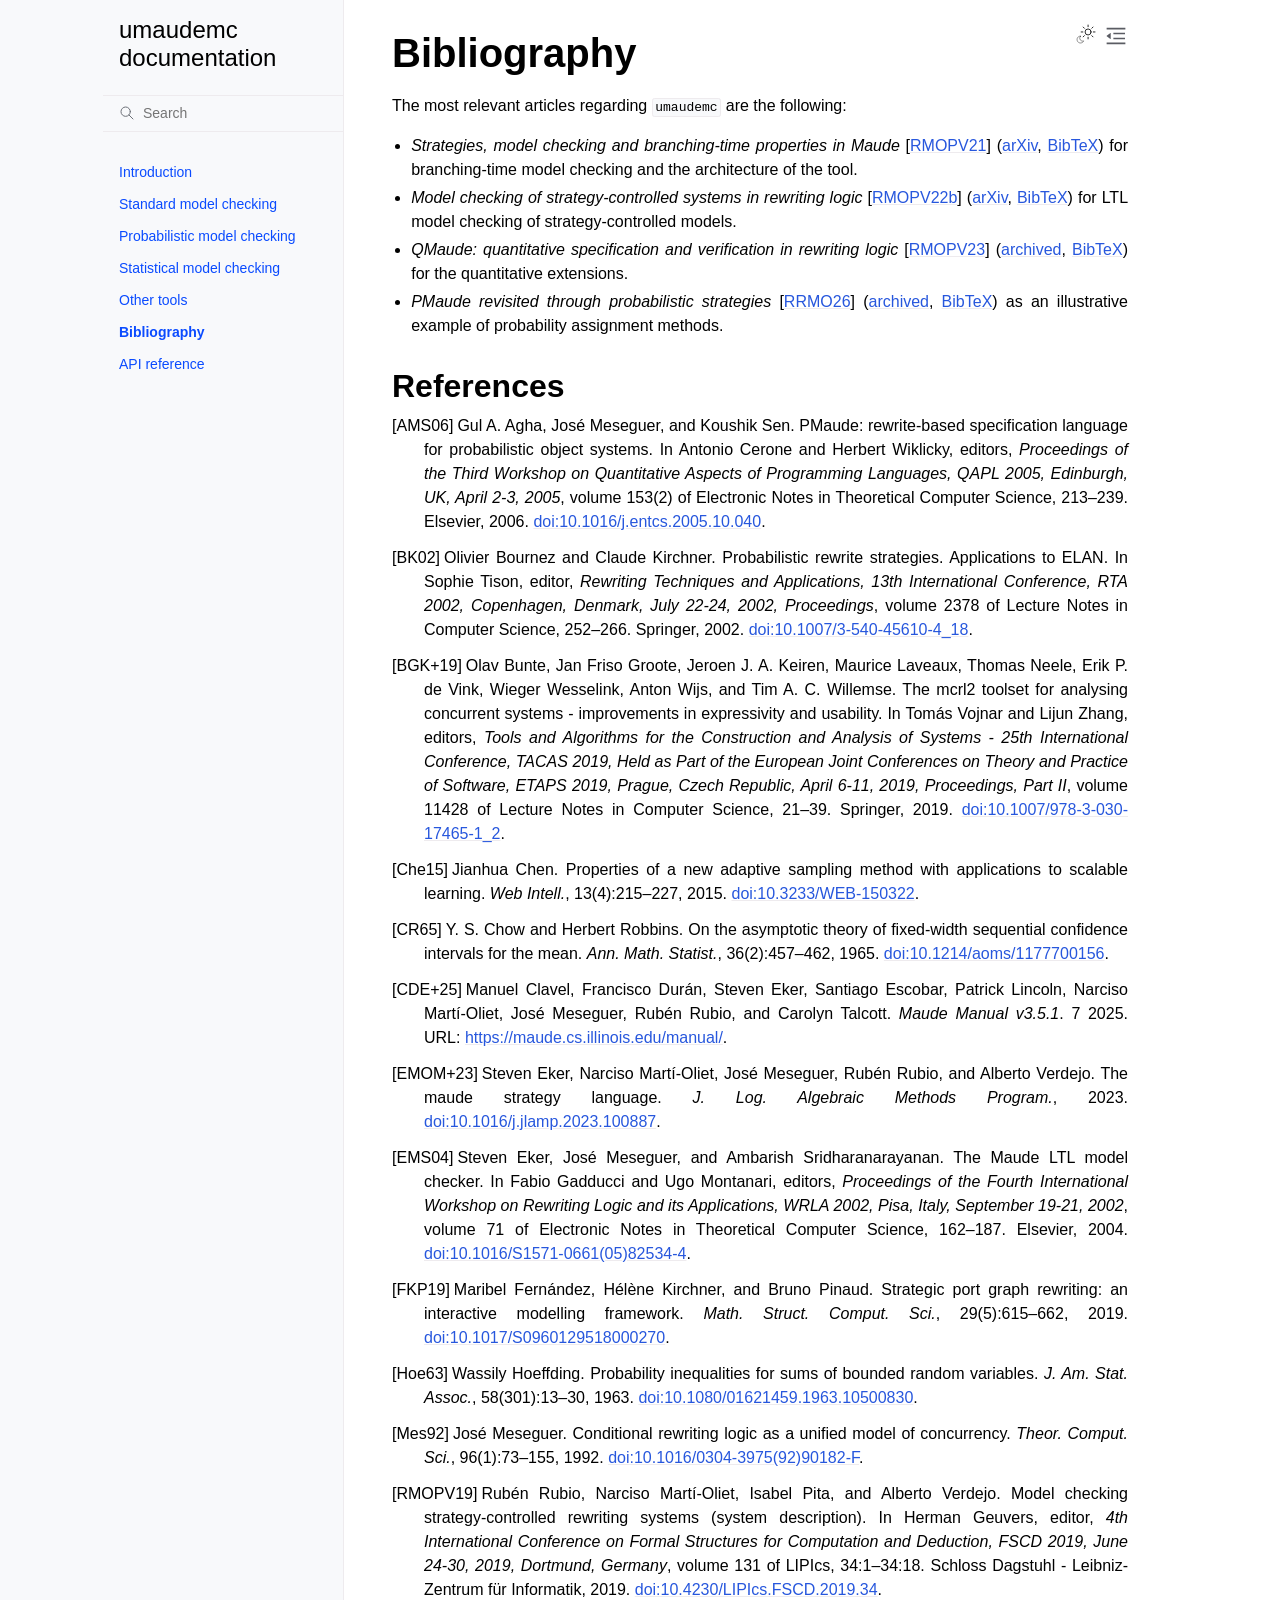
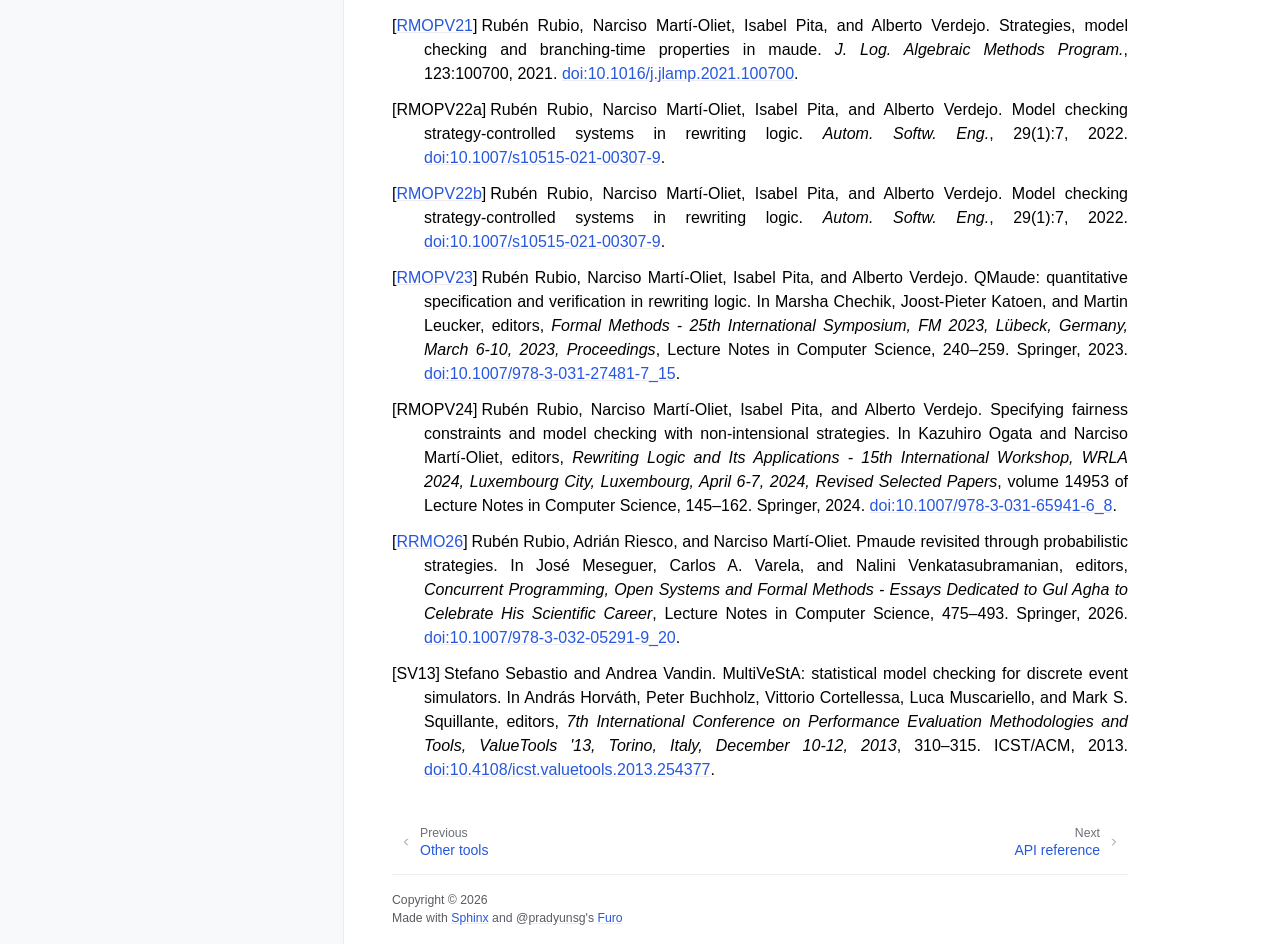
==== commit b9674267: "Documentation" ====
--- a/biblio/index.html
+++ b/biblio/index.html
@@ -260,6 +260,14 @@
 <span class="label"><span class="fn-bracket">[</span>BGK+19<span class="fn-bracket">]</span></span>
 <p>Olav Bunte, Jan Friso Groote, Jeroen J. A. Keiren, Maurice Laveaux, Thomas Neele, Erik P. de Vink, Wieger Wesselink, Anton Wijs, and Tim A. C. Willemse. The mcrl2 toolset for analysing concurrent systems - improvements in expressivity and usability. In Tomás Vojnar and Lijun Zhang, editors, <em>Tools and Algorithms for the Construction and Analysis of Systems - 25th International Conference, TACAS 2019, Held as Part of the European Joint Conferences on Theory and Practice of Software, ETAPS 2019, Prague, Czech Republic, April 6-11, 2019, Proceedings, Part II</em>, volume 11428 of Lecture Notes in Computer Science, 21–39. Springer, 2019. <a class="reference external" href="https://doi.org/10.1007/978-3-030-17465-1_2">doi:10.1007/978-3-030-17465-1_2</a>.</p>
 </div>
+<div class="citation" id="id28" role="doc-biblioentry">
+<span class="label"><span class="fn-bracket">[</span>Che15<span class="fn-bracket">]</span></span>
+<p>Jianhua Chen. Properties of a new adaptive sampling method with applications to scalable learning. <em>Web Intell.</em>, 13(4):215–227, 2015. <a class="reference external" href="https://doi.org/10.3233/WEB-150322">doi:10.3233/WEB-150322</a>.</p>
+</div>
+<div class="citation" id="id27" role="doc-biblioentry">
+<span class="label"><span class="fn-bracket">[</span>CR65<span class="fn-bracket">]</span></span>
+<p>Y. S. Chow and Herbert Robbins. On the asymptotic theory of fixed-width sequential confidence intervals for the mean. <em>Ann. Math. Statist.</em>, 36(2):457–462, 1965. <a class="reference external" href="https://doi.org/10.1214/aoms/1177700156">doi:10.1214/aoms/1177700156</a>.</p>
+</div>
 <div class="citation" id="id9" role="doc-biblioentry">
 <span class="label"><span class="fn-bracket">[</span>CDE+25<span class="fn-bracket">]</span></span>
 <p>Manuel Clavel, Francisco Durán, Steven Eker, Santiago Escobar, Patrick Lincoln, Narciso Martí-Oliet, José Meseguer, Rubén Rubio, and Carolyn Talcott. <em>Maude Manual v3.5.1</em>. 7 2025. URL: <a class="reference external" href="https://maude.cs.illinois.edu/manual/">https://maude.cs.illinois.edu/manual/</a>.</p>
@@ -275,6 +283,10 @@
 <div class="citation" id="id24" role="doc-biblioentry">
 <span class="label"><span class="fn-bracket">[</span>FKP19<span class="fn-bracket">]</span></span>
 <p>Maribel Fernández, Hélène Kirchner, and Bruno Pinaud. Strategic port graph rewriting: an interactive modelling framework. <em>Math. Struct. Comput. Sci.</em>, 29(5):615–662, 2019. <a class="reference external" href="https://doi.org/10.1017/S0960129518000270">doi:10.1017/S0960129518000270</a>.</p>
+</div>
+<div class="citation" id="id29" role="doc-biblioentry">
+<span class="label"><span class="fn-bracket">[</span>Hoe63<span class="fn-bracket">]</span></span>
+<p>Wassily Hoeffding. Probability inequalities for sums of bounded random variables. <em>J. Am. Stat. Assoc.</em>, 58(301):13–30, 1963. <a class="reference external" href="https://doi.org/10.1080/01621459.1963.10500830">doi:10.1080/01621459.1963.10500830</a>.</p>
 </div>
 <div class="citation" id="id10" role="doc-biblioentry">
 <span class="label"><span class="fn-bracket">[</span>Mes92<span class="fn-bracket">]</span></span>
